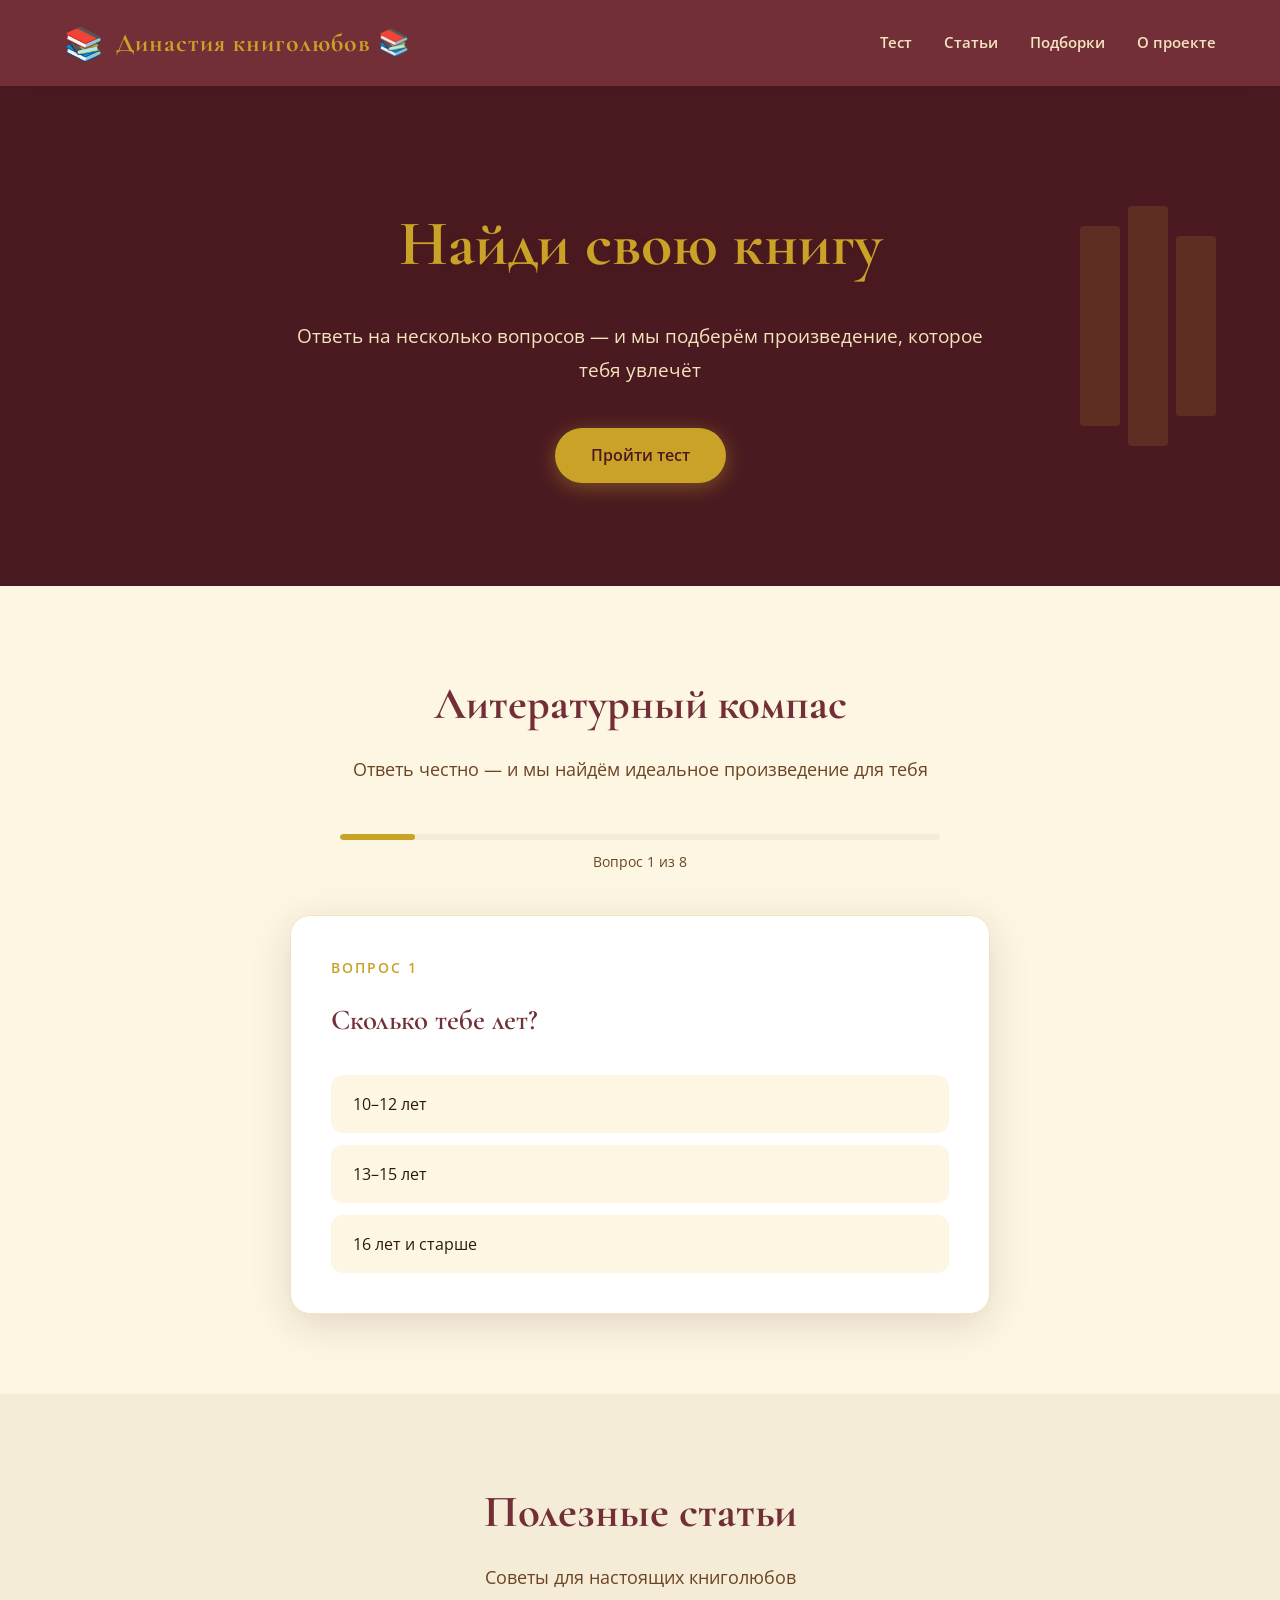
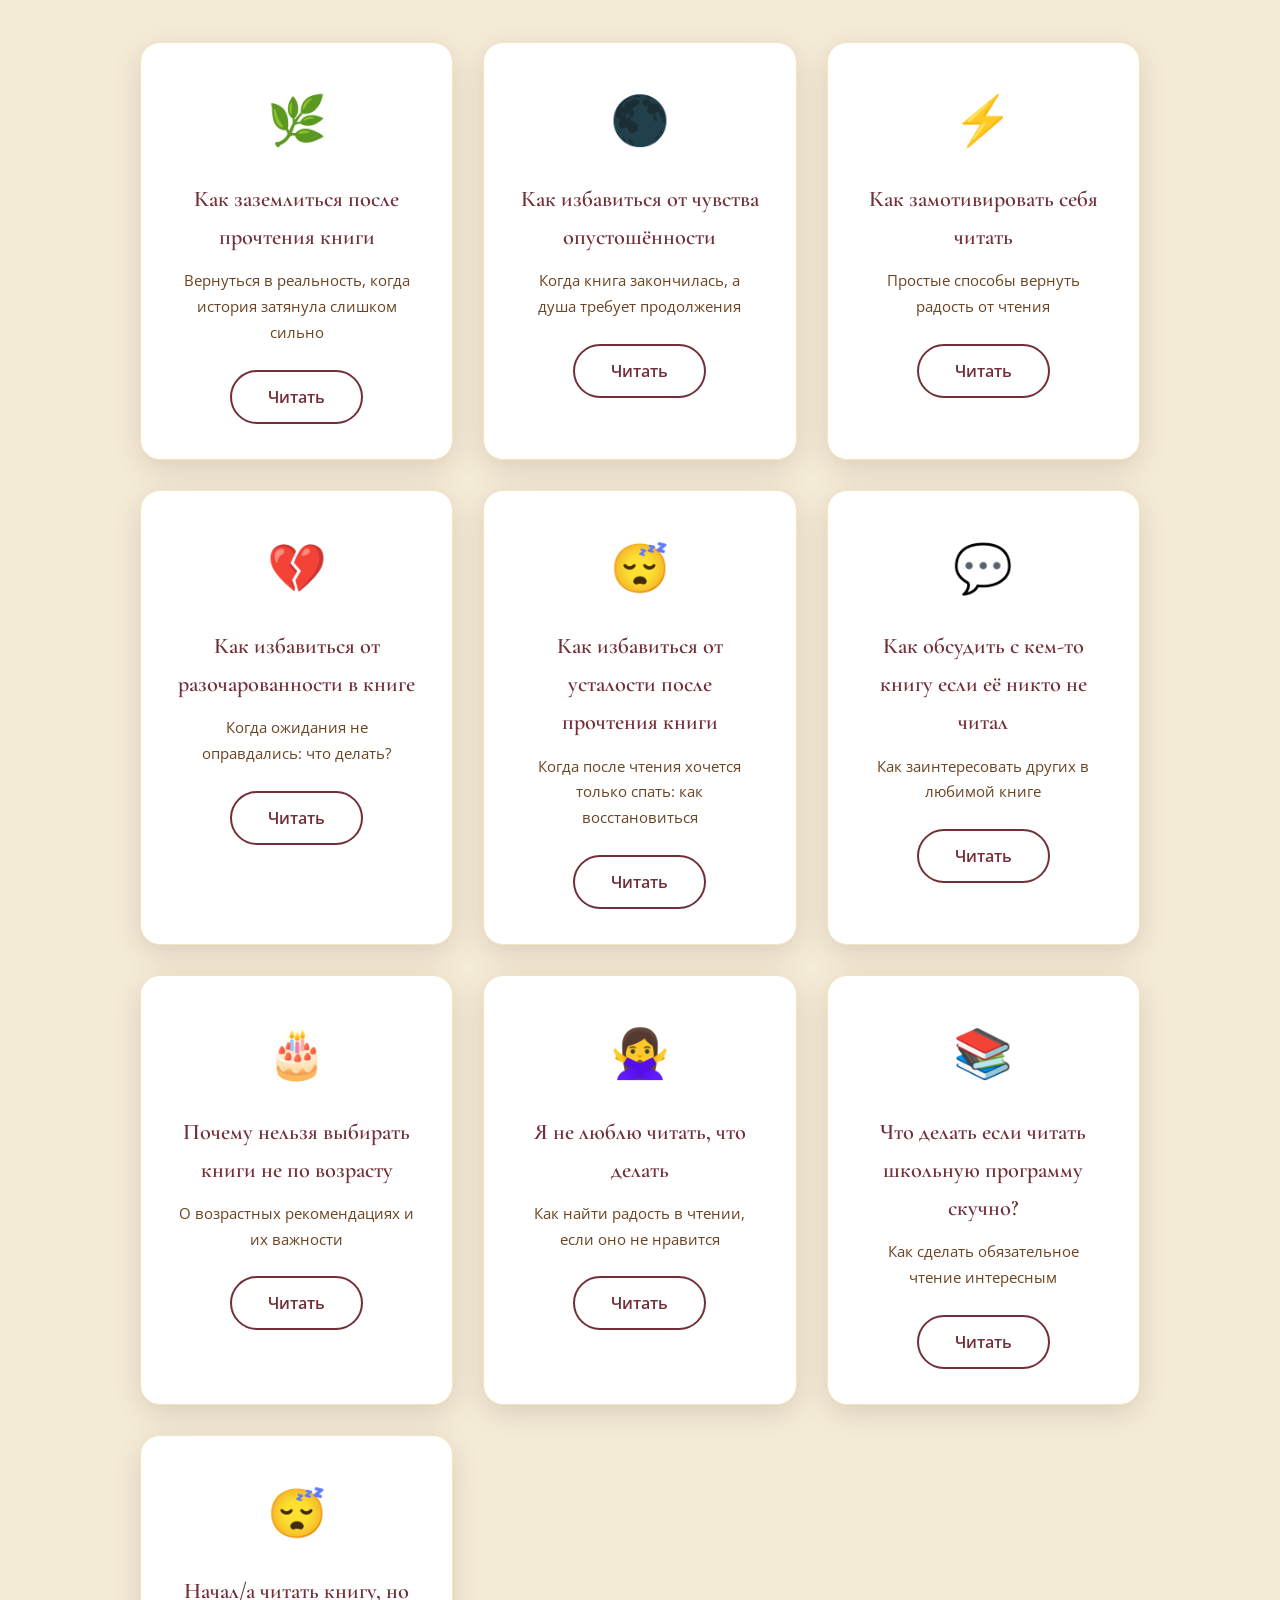
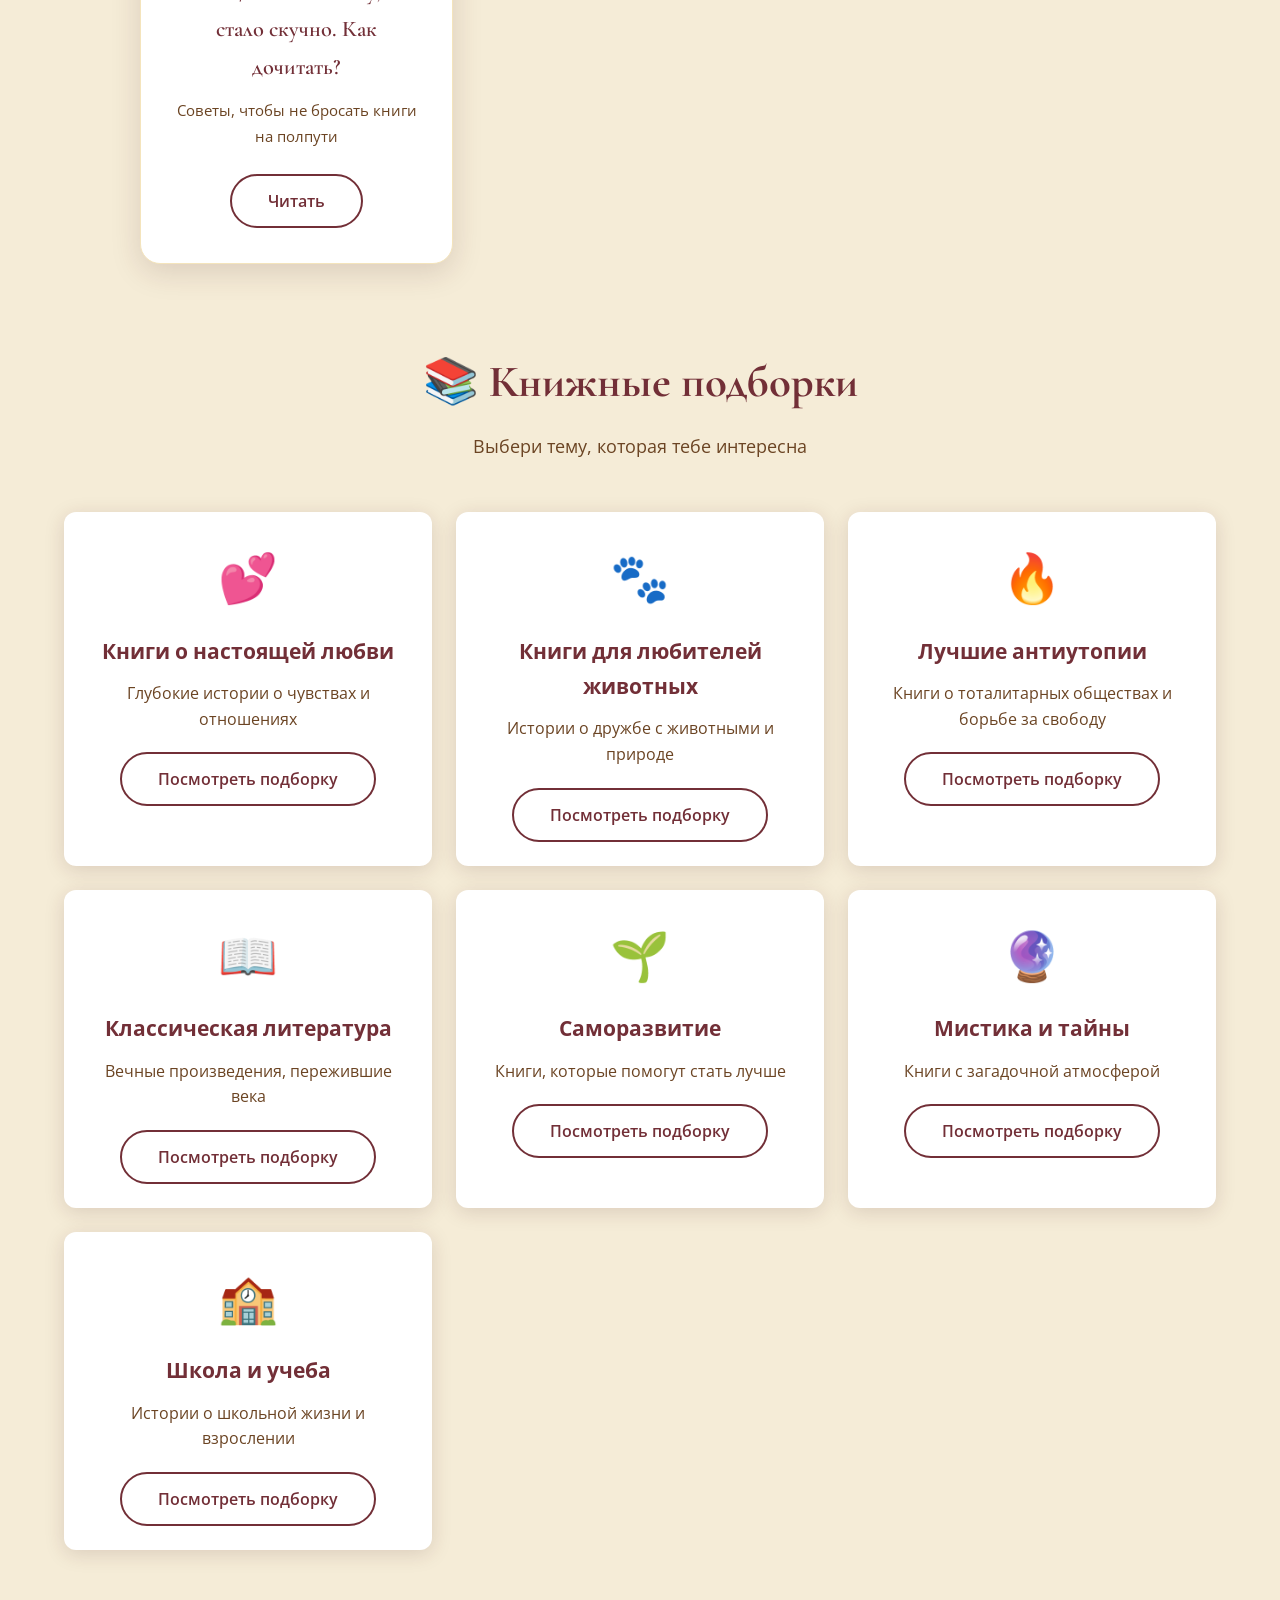
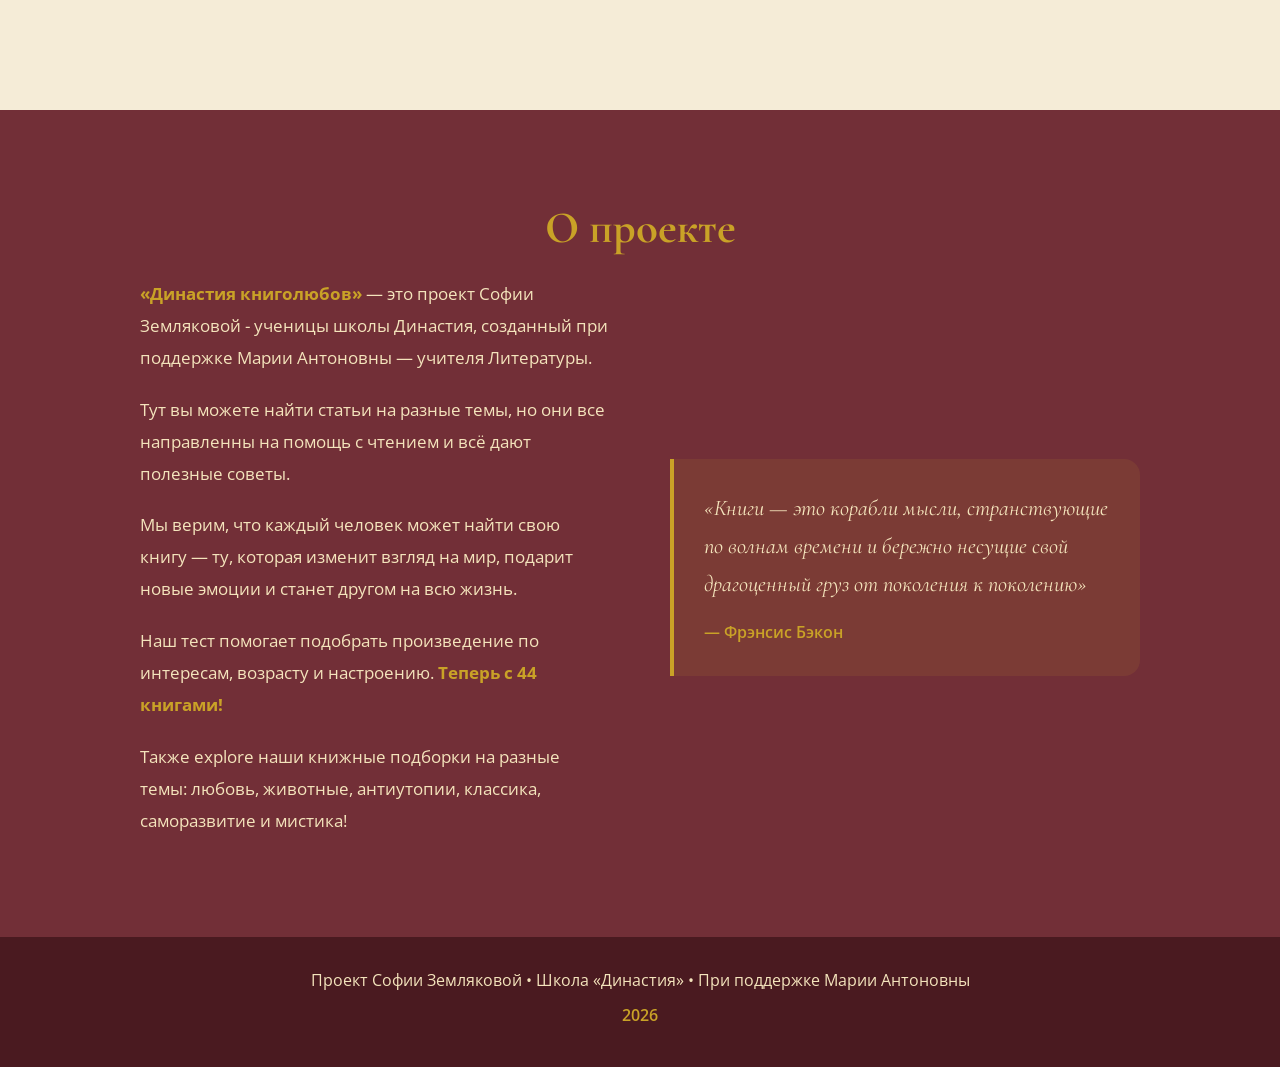
==== index.html @ c7dd5650 "Добавлено мобильное меню и исправлена шапка сайта: 🔧 Новое мобильное меню: - 3 горизонтальные полоск" ====
<!DOCTYPE html>
<html lang="ru">
<head>
    <meta charset="UTF-8">
    <meta name="viewport" content="width=device-width, initial-scale=1.0">
    <title>Династия книголюбов - Тест на подбор книг</title>
    <link rel="preconnect" href="https://fonts.googleapis.com">
    <link rel="preconnect" href="https://fonts.gstatic.com" crossorigin>
    <link href="https://fonts.googleapis.com/css2?family=Cormorant+Garamond:ital,wght@0,400;0,600;0,700;1,400&family=Open+Sans:wght@400;600&display=swap" rel="stylesheet">
    <link rel="stylesheet" href="styles.css">
</head>
<body>
    <header class="header">
        <div class="container">
            <div class="logo">
                <span class="logo-icon">📚</span>
                <h1>Династия книголюбов 📚</h1>
            </div>
            <button class="menu-toggle" aria-label="Меню">
                <span class="menu-icon"></span>
                <span class="menu-icon"></span>
                <span class="menu-icon"></span>
            </button>
            <nav class="nav">
                <a href="#test" class="nav-link">Тест</a>
                <a href="#articles" class="nav-link">Статьи</a>
                <a href="#collections" class="nav-link">Подборки</a>
                <a href="#about" class="nav-link">О проекте</a>
            </nav>
        </div>
    </header>
    
    <div class="mobile-menu">
        <div class="mobile-menu-content">
            <a href="#test" class="mobile-nav-link">Тест</a>
            <a href="#articles" class="mobile-nav-link">Статьи</a>
            <a href="#collections" class="mobile-nav-link">Подборки</a>
            <a href="#about" class="mobile-nav-link">О проекте</a>
        </div>
    </div>

    <section class="hero">
        <div class="hero-content">
            <h2 class="hero-title">Найди свою книгу</h2>
            <p class="hero-subtitle">Ответь на несколько вопросов — и мы подберём произведение, которое тебя увлечёт</p>
            <a href="#test" class="btn btn-primary">Пройти тест</a>
        </div>
        <div class="hero-decoration">
            <div class="book-spine"></div>
            <div class="book-spine"></div>
            <div class="book-spine"></div>
        </div>
    </section>

    <section id="test" class="test-section">
        <div class="container">
            <h2 class="section-title">Литературный компас</h2>
            <p class="section-subtitle">Ответь честно — и мы найдём идеальное произведение для тебя</p>
            
            <div id="quiz-container">
                <!-- Вопросы будут здесь -->
            </div>
            
            <div id="result-container" class="hidden">
                <!-- Результат будет здесь -->
            </div>
        </div>
    </section>

    <section id="articles" class="articles-section">
        <div class="container">
            <h2 class="section-title">Полезные статьи</h2>
            <p class="section-subtitle">Советы для настоящих книголюбов</p>
            
            <div class="articles-grid">
                <article class="article-card" data-article="grounding">
                    <div class="article-icon">🌿</div>
                    <h3>Как заземлиться после прочтения книги</h3>
                    <p>Вернуться в реальность, когда история затянула слишком сильно</p>
                    <button class="btn btn-secondary read-more">Читать</button>
                </article>
                
                <article class="article-card" data-article="emptiness">
                    <div class="article-icon">🌑</div>
                    <h3>Как избавиться от чувства опустошённости</h3>
                    <p>Когда книга закончилась, а душа требует продолжения</p>
                    <button class="btn btn-secondary read-more">Читать</button>
                </article>
                
                <article class="article-card" data-article="motivation">
                    <div class="article-icon">⚡</div>
                    <h3>Как замотивировать себя читать</h3>
                    <p>Простые способы вернуть радость от чтения</p>
                    <button class="btn btn-secondary read-more">Читать</button>
                </article>
                
                <article class="article-card" data-article="disappointment">
                    <div class="article-icon">💔</div>
                    <h3>Как избавиться от разочарованности в книге</h3>
                    <p>Когда ожидания не оправдались: что делать?</p>
                    <button class="btn btn-secondary read-more">Читать</button>
                </article>
                
                <article class="article-card" data-article="fatigue">
                    <div class="article-icon">😴</div>
                    <h3>Как избавиться от усталости после прочтения книги</h3>
                    <p>Когда после чтения хочется только спать: как восстановиться</p>
                    <button class="btn btn-secondary read-more">Читать</button>
                </article>
                
                <article class="article-card" data-article="discuss">
                    <div class="article-icon">💬</div>
                    <h3>Как обсудить с кем-то книгу если её никто не читал</h3>
                    <p>Как заинтересовать других в любимой книге</p>
                    <button class="btn btn-secondary read-more">Читать</button>
                </article>
                
                <article class="article-card" data-article="age">
                    <div class="article-icon">🎂</div>
                    <h3>Почему нельзя выбирать книги не по возрасту</h3>
                    <p>О возрастных рекомендациях и их важности</p>
                    <button class="btn btn-secondary read-more">Читать</button>
                </article>
                
                <article class="article-card" data-article="dislike">
                    <div class="article-icon">🙅‍♀️</div>
                    <h3>Я не люблю читать, что делать</h3>
                    <p>Как найти радость в чтении, если оно не нравится</p>
                    <button class="btn btn-secondary read-more">Читать</button>
                </article>
                
                <article class="article-card" data-article="school">
                    <div class="article-icon">📚</div>
                    <h3>Что делать если читать школьную программу скучно?</h3>
                    <p>Как сделать обязательное чтение интересным</p>
                    <button class="btn btn-secondary read-more">Читать</button>
                </article>
                
                <article class="article-card" data-article="boring">
                    <div class="article-icon">😴</div>
                    <h3>Начал/а читать книгу, но стало скучно. Как дочитать?</h3>
                    <p>Советы, чтобы не бросать книги на полпути</p>
                    <button class="btn btn-secondary read-more">Читать</button>
                </article>
            </div>
            
            <!-- Отдельный раздел для книжных подборок -->
            <div class="books-section">
                <h2 class="section-title">📚 Книжные подборки</h2>
                <p class="section-subtitle">Выбери тему, которая тебе интересна</p>
                
                <div class="collections-grid">
                    <div class="collection-card" data-collection="love">
                        <div class="collection-icon">💕</div>
                        <h3>Книги о настоящей любви</h3>
                        <p>Глубокие истории о чувствах и отношениях</p>
                        <button class="btn btn-secondary view-collection">Посмотреть подборку</button>
                    </div>
                    
                    <div class="collection-card" data-collection="animals">
                        <div class="collection-icon">🐾</div>
                        <h3>Книги для любителей животных</h3>
                        <p>Истории о дружбе с животными и природе</p>
                        <button class="btn btn-secondary view-collection">Посмотреть подборку</button>
                    </div>
                    
                    <div class="collection-card" data-collection="dystopia">
                        <div class="collection-icon">🔥</div>
                        <h3>Лучшие антиутопии</h3>
                        <p>Книги о тоталитарных обществах и борьбе за свободу</p>
                        <button class="btn btn-secondary view-collection">Посмотреть подборку</button>
                    </div>
                    
                    <div class="collection-card" data-collection="classics">
                        <div class="collection-icon">📖</div>
                        <h3>Классическая литература</h3>
                        <p>Вечные произведения, пережившие века</p>
                        <button class="btn btn-secondary view-collection">Посмотреть подборку</button>
                    </div>
                    
                    <div class="collection-card" data-collection="selfhelp">
                        <div class="collection-icon">🌱</div>
                        <h3>Саморазвитие</h3>
                        <p>Книги, которые помогут стать лучше</p>
                        <button class="btn btn-secondary view-collection">Посмотреть подборку</button>
                    </div>
                    
                    <div class="collection-card" data-collection="mystery">
                        <div class="collection-icon">🔮</div>
                        <h3>Мистика и тайны</h3>
                        <p>Книги с загадочной атмосферой</p>
                        <button class="btn btn-secondary view-collection">Посмотреть подборку</button>
                    </div>
                    
                    <div class="collection-card" data-collection="school">
                        <div class="collection-icon">🏫</div>
                        <h3>Школа и учеба</h3>
                        <p>Истории о школьной жизни и взрослении</p>
                        <button class="btn btn-secondary view-collection">Посмотреть подборку</button>
                    </div>
                </div>
            </div>
            
        </div>
    </section>

    <section id="about" class="about-section">
        <div class="container">
            <h2 class="section-title">О проекте</h2>
            <div class="about-content">
                <div class="about-text">
                    <p><strong>«Династия книголюбов»</strong> — это проект Софии Земляковой - ученицы школы Династия, созданный при поддержке Марии Антоновны — учителя Литературы.</p>
                    <p>Тут вы можете найти статьи на разные темы, но они все направленны на помощь с чтением и всё дают полезные советы.</p>
                    <p>Мы верим, что каждый человек может найти свою книгу — ту, которая изменит взгляд на мир, подарит новые эмоции и станет другом на всю жизнь.</p>
                    <p>Наш тест помогает подобрать произведение по интересам, возрасту и настроению. <strong>Теперь с 44 книгами!</strong></p>
                    <p>Также explore наши книжные подборки на разные темы: любовь, животные, антиутопии, классика, саморазвитие и мистика!</p>
                </div>
                <div class="about-decoration">
                    <div class="quote">
                        <blockquote>«Книги — это корабли мысли, странствующие по волнам времени и бережно несущие свой драгоценный груз от поколения к поколению»</blockquote>
                        <cite>— Фрэнсис Бэкон</cite>
                    </div>
                </div>
            </div>
        </div>
    </section>

    <footer class="footer">
        <div class="container">
            <p>Проект Софии Земляковой • Школа «Династия» • При поддержке Марии Антоновны</p>
            <p class="footer-year">2026</p>
        </div>
    </footer>

    <!-- Модальные окна -->
    <div id="collection-modal" class="modal hidden">
        <div class="modal-content">
            <button class="modal-close">&times;</button>
            <div id="collection-body"></div>
        </div>
    </div>

    <div id="article-modal" class="modal hidden">
        <div class="modal-content">
            <button class="modal-close">&times;</button>
            <div id="article-body"></div>
        </div>
    </div>

    <!-- Модальные окна -->
    <div id="collection-modal" class="modal hidden">
        <div class="modal-content">
            <button class="modal-close">&times;</button>
            <div id="collection-body"></div>
        </div>
    </div>

    <div id="article-modal" class="modal hidden">
        <div class="modal-content">
            <button class="modal-close">&times;</button>
            <div id="article-body"></div>
        </div>
    </div>

    <script src="articles.js"></script>
    <script src="books.js"></script>
    <script src="app.js"></script>
</body>
</html>
---- styles.css ----
/* === БАЗОВЫЕ НАСТРОЙКИ === */
:root {
    --bordeaux: #722F37;
    --bordeaux-dark: #4A1A20;
    --bordeaux-light: #8B3A44;
    --gold: #C9A227;
    --gold-light: #D4AF37;
    --gold-pale: #F4E4BC;
    --cream: #FDF6E3;
    --cream-dark: #F5ECD7;
    --text-dark: #2C1810;
    --text-light: #6B4423;
    --white: #FFFFFF;
    --shadow: rgba(74, 26, 32, 0.15);
    --shadow-strong: rgba(74, 26, 32, 0.3);
}

* {
    margin: 0;
    padding: 0;
    box-sizing: border-box;
}

html {
    scroll-behavior: smooth;
}

body {
    font-family: 'Open Sans', sans-serif;
    color: var(--text-dark);
    background: var(--cream);
    line-height: 1.7;
}

.container {
    max-width: 1200px;
    margin: 0 auto;
    padding: 0 24px;
}

/* === ШАПКА === */
.header {
    background: var(--bordeaux);
    padding: 16px 0;
    position: sticky;
    top: 0;
    z-index: 100;
    box-shadow: 0 2px 20px var(--shadow-strong);
}

.header .container {
    display: flex;
    justify-content: space-between;
    align-items: center;
}

.logo {
    display: flex;
    align-items: center;
    gap: 12px;
}

.logo-icon {
    font-size: 2rem;
}

.logo h1 {
    font-family: 'Cormorant Garamond', serif;
    font-size: 1.6rem;
    font-weight: 700;
    color: var(--gold);
    letter-spacing: 1px;
}

/* Мобильное меню */
.menu-toggle {
    display: none;
    flex-direction: column;
    background: none;
    border: none;
    cursor: pointer;
    padding: 8px;
    z-index: 101;
}

.menu-icon {
    width: 24px;
    height: 3px;
    background: var(--gold);
    margin: 3px 0;
    transition: all 0.3s;
}

.mobile-menu {
    display: none;
    position: fixed;
    top: 0;
    left: 0;
    width: 100%;
    height: 100%;
    background: var(--bordeaux-dark);
    z-index: 200;
    opacity: 0;
    visibility: hidden;
    transition: all 0.3s;
}

.mobile-menu.active {
    display: flex;
    opacity: 1;
    visibility: visible;
}

.mobile-menu-content {
    display: flex;
    flex-direction: column;
    justify-content: center;
    align-items: center;
    height: 100%;
    gap: 30px;
    padding: 0 20px;
}

.mobile-nav-link {
    color: var(--gold);
    text-decoration: none;
    font-size: 24px;
    font-weight: 600;
    font-family: 'Cormorant Garamond', serif;
    position: relative;
    padding: 10px 20px;
    transition: all 0.3s;
}

.mobile-nav-link::after {
    content: '';
    position: absolute;
    bottom: 0;
    left: 50%;
    width: 0;
    height: 2px;
    background: var(--gold);
    transform: translateX(-50%);
    transition: width 0.3s;
}

.mobile-nav-link:hover::after {
    width: 80%;
}

.nav {
    display: flex;
    gap: 32px;
}

.nav-link {
    color: var(--gold-pale);
    text-decoration: none;
    font-weight: 600;
    font-size: 0.95rem;
    transition: color 0.3s;
    position: relative;
}

.nav-link:hover {
    color: var(--gold);
}

.nav-link::after {
    content: '';
    position: absolute;
    bottom: -4px;
    left: 0;
    width: 0;
    height: 2px;
    background: var(--gold);
    transition: width 0.3s;
}

.nav-link:hover::after {
    width: 100%;
}

/* === ГЛАВНЫЙ ЭКРАН === */
.hero {
    background: var(--bordeaux-dark);
    min-height: 500px;
    display: flex;
    align-items: center;
    justify-content: center;
    position: relative;
    overflow: hidden;
    padding: 80px 24px;
}

.hero-content {
    text-align: center;
    z-index: 2;
    max-width: 700px;
}

.hero-title {
    font-family: 'Cormorant Garamond', serif;
    font-size: 4rem;
    font-weight: 700;
    color: var(--gold);
    margin-bottom: 20px;
    text-shadow: 2px 2px 8px var(--shadow-strong);
}

.hero-subtitle {
    font-size: 1.2rem;
    color: var(--gold-pale);
    margin-bottom: 40px;
    line-height: 1.8;
}

.hero-decoration {
    position: absolute;
    right: 5%;
    top: 50%;
    transform: translateY(-50%);
    display: flex;
    gap: 8px;
    opacity: 0.15;
}

.book-spine {
    width: 40px;
    height: 200px;
    background: var(--gold);
    border-radius: 4px;
}

.book-spine:nth-child(2) {
    height: 240px;
    margin-top: -20px;
}

.book-spine:nth-child(3) {
    height: 180px;
    margin-top: 10px;
}

/* === КНОПКИ === */
.btn {
    display: inline-block;
    padding: 14px 36px;
    border-radius: 50px;
    font-weight: 600;
    font-size: 1rem;
    text-decoration: none;
    cursor: pointer;
    border: none;
    transition: all 0.3s;
    font-family: 'Open Sans', sans-serif;
}

.btn-primary {
    background: var(--gold);
    color: var(--bordeaux-dark);
    box-shadow: 0 4px 20px rgba(201, 162, 39, 0.4);
}

.btn-primary:hover {
    background: var(--gold-light);
    transform: translateY(-2px);
    box-shadow: 0 6px 30px rgba(201, 162, 39, 0.5);
}

.btn-secondary {
    background: transparent;
    color: var(--bordeaux);
    border: 2px solid var(--bordeaux);
}

.btn-secondary:hover {
    background: var(--bordeaux);
    color: var(--gold);
}

/* === СЕКЦИИ === */
.section-title {
    font-family: 'Cormorant Garamond', serif;
    font-size: 2.8rem;
    font-weight: 700;
    color: var(--bordeaux);
    text-align: center;
    margin-bottom: 12px;
}

.section-subtitle {
    text-align: center;
    color: var(--text-light);
    font-size: 1.1rem;
    margin-bottom: 50px;
}

/* === ТЕСТ === */
.test-section {
    padding: 80px 0;
    background: var(--cream);
}

/* Выбор типа теста */
.test-selection {
    max-width: 800px;
    margin: 0 auto;
    text-align: center;
}

.test-selection h3 {
    font-family: 'Cormorant Garamond', serif;
    font-size: 2.2rem;
    color: var(--bordeaux);
    margin-bottom: 3rem;
}

.test-options {
    display: grid;
    grid-template-columns: repeat(auto-fit, minmax(300px, 1fr));
    gap: 2rem;
    margin-bottom: 2rem;
}

.test-option-card {
    background: var(--white);
    border-radius: 16px;
    padding: 2rem;
    border: 2px solid var(--bordeaux);
    transition: all 0.3s ease;
    position: relative;
    overflow: hidden;
}

.test-option-card:hover {
    transform: translateY(-5px);
    box-shadow: 0 10px 30px var(--shadow);
}

.test-option-icon {
    font-size: 3rem;
    margin-bottom: 1rem;
}

.test-option-card h4 {
    font-family: 'Cormorant Garamond', serif;
    font-size: 1.5rem;
    color: var(--bordeaux);
    margin-bottom: 0.5rem;
}

.test-option-card p {
    color: var(--text-light);
    margin-bottom: 1.5rem;
    line-height: 1.6;
}

.test-features {
    list-style: none;
    margin-bottom: 1.5rem;
    text-align: left;
}

.test-features li {
    padding: 0.5rem 0;
    color: var(--text-dark);
    position: relative;
    padding-left: 1.5rem;
}

.test-features li:before {
    content: "✓";
    position: absolute;
    left: 0;
    color: var(--gold);
    font-weight: bold;
}

.quiz-progress {
    max-width: 600px;
    margin: 0 auto 40px;
}

.progress-bar {
    height: 6px;
    background: var(--cream-dark);
    border-radius: 3px;
    overflow: hidden;
}

.progress-fill {
    height: 100%;
    background: var(--gold);
    border-radius: 3px;
    transition: width 0.5s ease;
}

.progress-text {
    text-align: center;
    margin-top: 10px;
    color: var(--text-light);
    font-size: 0.9rem;
}

.question-card {
    background: var(--white);
    border-radius: 20px;
    padding: 40px;
    max-width: 700px;
    margin: 0 auto;
    box-shadow: 0 10px 40px var(--shadow);
    border: 1px solid var(--gold-pale);
}

.question-number {
    color: var(--gold);
    font-weight: 600;
    font-size: 0.9rem;
    text-transform: uppercase;
    letter-spacing: 2px;
    margin-bottom: 16px;
}

.question-title {
    font-family: 'Cormorant Garamond', serif;
    font-size: 1.8rem;
    font-weight: 600;
    color: var(--bordeaux);
    margin-bottom: 30px;
}

.options {
    display: flex;
    flex-direction: column;
    gap: 12px;
}

.option {
    background: var(--cream);
    border: 2px solid transparent;
    border-radius: 12px;
    padding: 16px 20px;
    cursor: pointer;
    transition: all 0.3s;
    font-size: 1rem;
    text-align: left;
    font-family: 'Open Sans', sans-serif;
    color: var(--text-dark);
}

.option:hover {
    border-color: var(--gold);
    background: var(--gold-pale);
}

.option.selected {
    border-color: var(--bordeaux);
    background: var(--bordeaux);
    color: var(--gold);
    transform: scale(1.02);
}

/* Карточные опции для основного теста */
.card-options {
    display: grid;
    grid-template-columns: repeat(auto-fit, minmax(200px, 1fr));
    gap: 1rem;
    margin-top: 1.5rem;
}

.card-option {
    padding: 1.5rem;
    border: 2px solid var(--bordeaux);
    border-radius: 12px;
    background: var(--white);
    cursor: pointer;
    transition: all 0.3s ease;
    text-align: center;
    display: flex;
    flex-direction: column;
    align-items: center;
    gap: 0.5rem;
}

.card-option:hover {
    background: var(--gold-pale);
    transform: translateY(-4px);
    box-shadow: 0 6px 16px var(--shadow);
}

.card-option .card-emoji {
    font-size: 2rem;
    margin-bottom: 0.5rem;
}

.card-option.selected {
    background: var(--bordeaux);
    color: var(--gold);
    border-color: var(--gold);
}

/* === РЕЗУЛЬТАТ === */
.result-card {
    background: var(--white);
    border-radius: 24px;
    padding: 50px;
    max-width: 800px;
    margin: 0 auto;
    box-shadow: 0 15px 50px var(--shadow);
    text-align: center;
    border: 2px solid var(--gold);
}

.result-badge {
    display: inline-block;
    background: var(--bordeaux);
    color: var(--gold);
    padding: 8px 24px;
    border-radius: 50px;
    font-size: 0.85rem;
    font-weight: 600;
    text-transform: uppercase;
    letter-spacing: 2px;
    margin-bottom: 24px;
}

.result-book-cover {
    width: 200px;
    height: 300px;
    margin: 0 auto 30px;
    border-radius: 12px;
    object-fit: cover;
    box-shadow: 0 10px 30px var(--shadow-strong);
}

.result-book-placeholder {
    width: 200px;
    height: 300px;
    margin: 0 auto 30px;
    background: var(--bordeaux);
    border-radius: 12px;
    display: flex;
    align-items: center;
    justify-content: center;
    color: var(--gold);
    font-family: 'Cormorant Garamond', serif;
    font-size: 1.2rem;
    padding: 20px;
    text-align: center;
    box-shadow: 0 10px 30px var(--shadow-strong);
}

.result-book-title {
    font-family: 'Cormorant Garamond', serif;
    font-size: 2.4rem;
    font-weight: 700;
    color: var(--bordeaux);
    margin-bottom: 8px;
}

.result-author {
    font-size: 1.2rem;
    color: var(--text-light);
    font-style: italic;
    margin-bottom: 24px;
}

.result-description {
    font-size: 1.1rem;
    line-height: 1.9;
    color: var(--text-dark);
    max-width: 600px;
    margin: 0 auto 30px;
}

.result-tags {
    display: flex;
    justify-content: center;
    flex-wrap: wrap;
    gap: 10px;
    margin-bottom: 30px;
}

/* Кнопки действий в результате */
.result-actions {
    display: flex;
    gap: 1rem;
    justify-content: center;
    flex-wrap: wrap;
}

.tag {
    background: var(--cream-dark);
    color: var(--bordeaux);
    padding: 6px 16px;
    border-radius: 20px;
    font-size: 0.85rem;
    font-weight: 600;
}

/* === СТАТЬИ === */
.articles-section {
    padding: 80px 0;
    background: var(--cream-dark);
}

.articles-grid {
    display: grid;
    grid-template-columns: repeat(auto-fit, minmax(280px, 1fr));
    gap: 30px;
    max-width: 1000px;
    margin: 0 auto;
}

.article-card {
    background: var(--white);
    border-radius: 20px;
    padding: 35px;
    text-align: center;
    box-shadow: 0 8px 30px var(--shadow);
    transition: transform 0.3s, box-shadow 0.3s;
    border: 1px solid var(--gold-pale);
}

.article-card:hover {
    transform: translateY(-5px);
    box-shadow: 0 15px 40px var(--shadow-strong);
}

.article-icon {
    font-size: 3rem;
    margin-bottom: 20px;
}

.article-card h3 {
    font-family: 'Cormorant Garamond', serif;
    font-size: 1.4rem;
    font-weight: 600;
    color: var(--bordeaux);
    margin-bottom: 12px;
}

.article-card p {
    color: var(--text-light);
    font-size: 0.95rem;
    margin-bottom: 24px;
    line-height: 1.7;
}

/* === МОДАЛЬНОЕ ОКНО === */
.modal {
    position: fixed;
    top: 0;
    left: 0;
    width: 100%;
    height: 100%;
    background: rgba(74, 26, 32, 0.8);
    display: flex;
    align-items: center;
    justify-content: center;
    z-index: 1000;
    padding: 24px;
}

.modal-content {
    background: var(--white);
    border-radius: 24px;
    padding: 50px;
    max-width: 700px;
    max-height: 80vh;
    overflow-y: auto;
    position: relative;
    box-shadow: 0 20px 60px var(--shadow-strong);
    border: 2px solid var(--gold);
}

.modal-close {
    position: absolute;
    top: 20px;
    right: 24px;
    background: none;
    border: none;
    font-size: 2rem;
    color: var(--bordeaux);
    cursor: pointer;
    transition: color 0.3s;
}

.modal-close:hover {
    color: var(--gold);
}

.article-body h3 {
    font-family: 'Cormorant Garamond', serif;
    font-size: 2rem;
    color: var(--bordeaux);
    margin-bottom: 24px;
}

.article-body p {
    margin-bottom: 16px;
    line-height: 1.9;
}

.article-body ul {
    margin: 16px 0;
    padding-left: 24px;
}

.article-body li {
    margin-bottom: 10px;
    line-height: 1.7;
}

/* === О ПРОЕКТЕ === */
.about-section {
    padding: 80px 0;
    background: var(--bordeaux);
    color: var(--gold-pale);
}

.about-section .section-title {
    color: var(--gold);
}

.about-content {
    display: grid;
    grid-template-columns: 1fr 1fr;
    gap: 60px;
    align-items: center;
    max-width: 1000px;
    margin: 0 auto;
}

.about-text p {
    margin-bottom: 20px;
    font-size: 1.05rem;
    line-height: 1.9;
}

.about-text strong {
    color: var(--gold);
}

.quote {
    background: rgba(201, 162, 39, 0.1);
    border-left: 4px solid var(--gold);
    padding: 30px;
    border-radius: 0 16px 16px 0;
}

.quote blockquote {
    font-family: 'Cormorant Garamond', serif;
    font-size: 1.4rem;
    font-style: italic;
    color: var(--gold-pale);
    line-height: 1.7;
    margin-bottom: 16px;
}

.quote cite {
    color: var(--gold);
    font-style: normal;
    font-weight: 600;
}

/* === ПОДВАЛ === */
.footer {
    background: var(--bordeaux-dark);
    padding: 30px 0;
    text-align: center;
    color: var(--gold-pale);
}

.footer p {
    margin-bottom: 8px;
}

.footer-year {
    color: var(--gold);
    font-weight: 600;
}

/* === УТИЛИТЫ === */
.hidden {
    display: none !important;
}

/* === КНИЖНЫЕ ПОДБОРКИ === */
.books-section {
    padding: 80px 0;
    background: var(--cream-dark);
}

.collections-grid {
    display: grid;
    grid-template-columns: repeat(auto-fit, minmax(300px, 1fr));
    gap: 24px;
    margin-top: 40px;
}

.collection-card {
    background: var(--white);
    border-radius: 12px;
    padding: 24px;
    box-shadow: 0 4px 20px var(--shadow);
    transition: transform 0.3s ease, box-shadow 0.3s ease;
    text-align: center;
}

.collection-card:hover {
    transform: translateY(-5px);
    box-shadow: 0 8px 30px var(--shadow-strong);
}

.collection-icon {
    font-size: 3rem;
    margin-bottom: 16px;
}

.collection-card h3 {
    font-size: 1.3rem;
    margin-bottom: 12px;
    color: var(--bordeaux);
}

.collection-card p {
    color: var(--text-light);
    margin-bottom: 20px;
    line-height: 1.6;
}

.books-list {
    margin-top: 24px;
    text-align: left;
}

.book-item {
    background: var(--cream);
    border-radius: 8px;
    padding: 16px;
    margin-bottom: 16px;
    border-left: 4px solid var(--gold);
}

.book-item h4 {
    color: var(--bordeaux);
    margin-bottom: 8px;
    font-size: 1.1rem;
}

.book-item p {
    color: var(--text-light);
    margin: 0;
    font-size: 0.95rem;
    line-height: 1.5;
}

/* === МОДАЛЬНЫЕ ОКНА ДЛЯ ПОДБОРОК === */
#collection-modal .modal-content {
    max-width: 700px;
    margin: 50px auto;
    padding: 32px;
    background: var(--white);
    border-radius: 16px;
    box-shadow: 0 10px 40px var(--shadow-strong);
}

#collection-modal h3 {
    color: var(--bordeaux);
    margin-bottom: 24px;
    font-size: 1.8rem;
    text-align: center;
}

#collection-modal .book-item {
    border-left: 4px solid var(--gold);
}

/* === АДАПТИВ === */
@media (max-width: 768px) {
    .hero-title {
        font-size: 2.5rem;
    }
    
    .hero-decoration {
        display: none;
    }
    
    .about-content {
        grid-template-columns: 1fr;
        gap: 40px;
    }
    
    .nav {
        gap: 16px;
    }
    
    .logo h1 {
        font-size: 1.2rem;
    }
    
    .section-title {
        font-size: 2rem;
    }
    
    .question-card,
    .result-card,
    .modal-content {
        padding: 24px;
    }
    
    .result-book-cover {
        width: 150px;
        height: 225px;
    }
    
    .collections-grid {
        grid-template-columns: 1fr;
        gap: 20px;
    }
    
    .collection-card {
        padding: 20px;
    }
    
    .collection-icon {
        font-size: 2.5rem;
    }
    
    #collection-modal .modal-content {
        margin: 20px;
        padding: 24px;
    }
    
    /* Мобильное меню */
    .menu-toggle {
        display: flex;
    }
    
    .nav {
        display: none;
    }
    
    .mobile-menu.active {
        display: flex;
    }
}
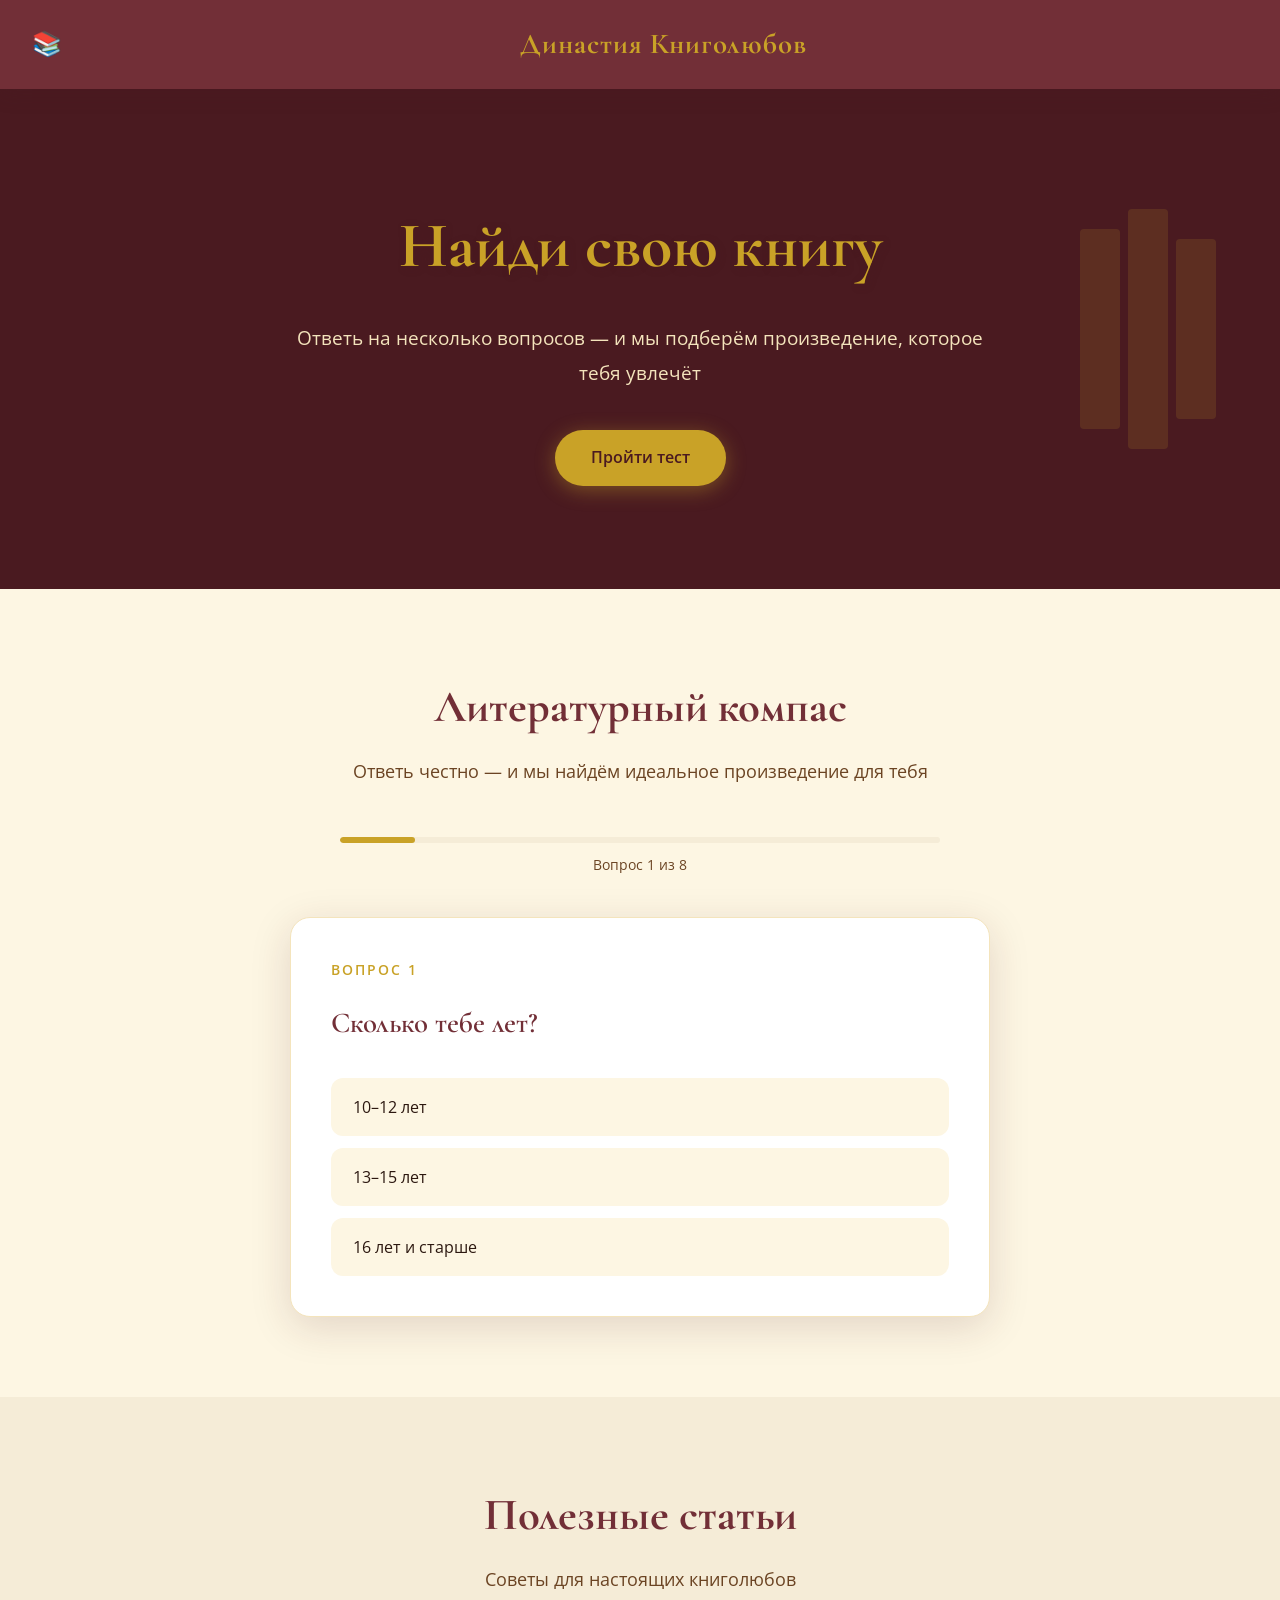
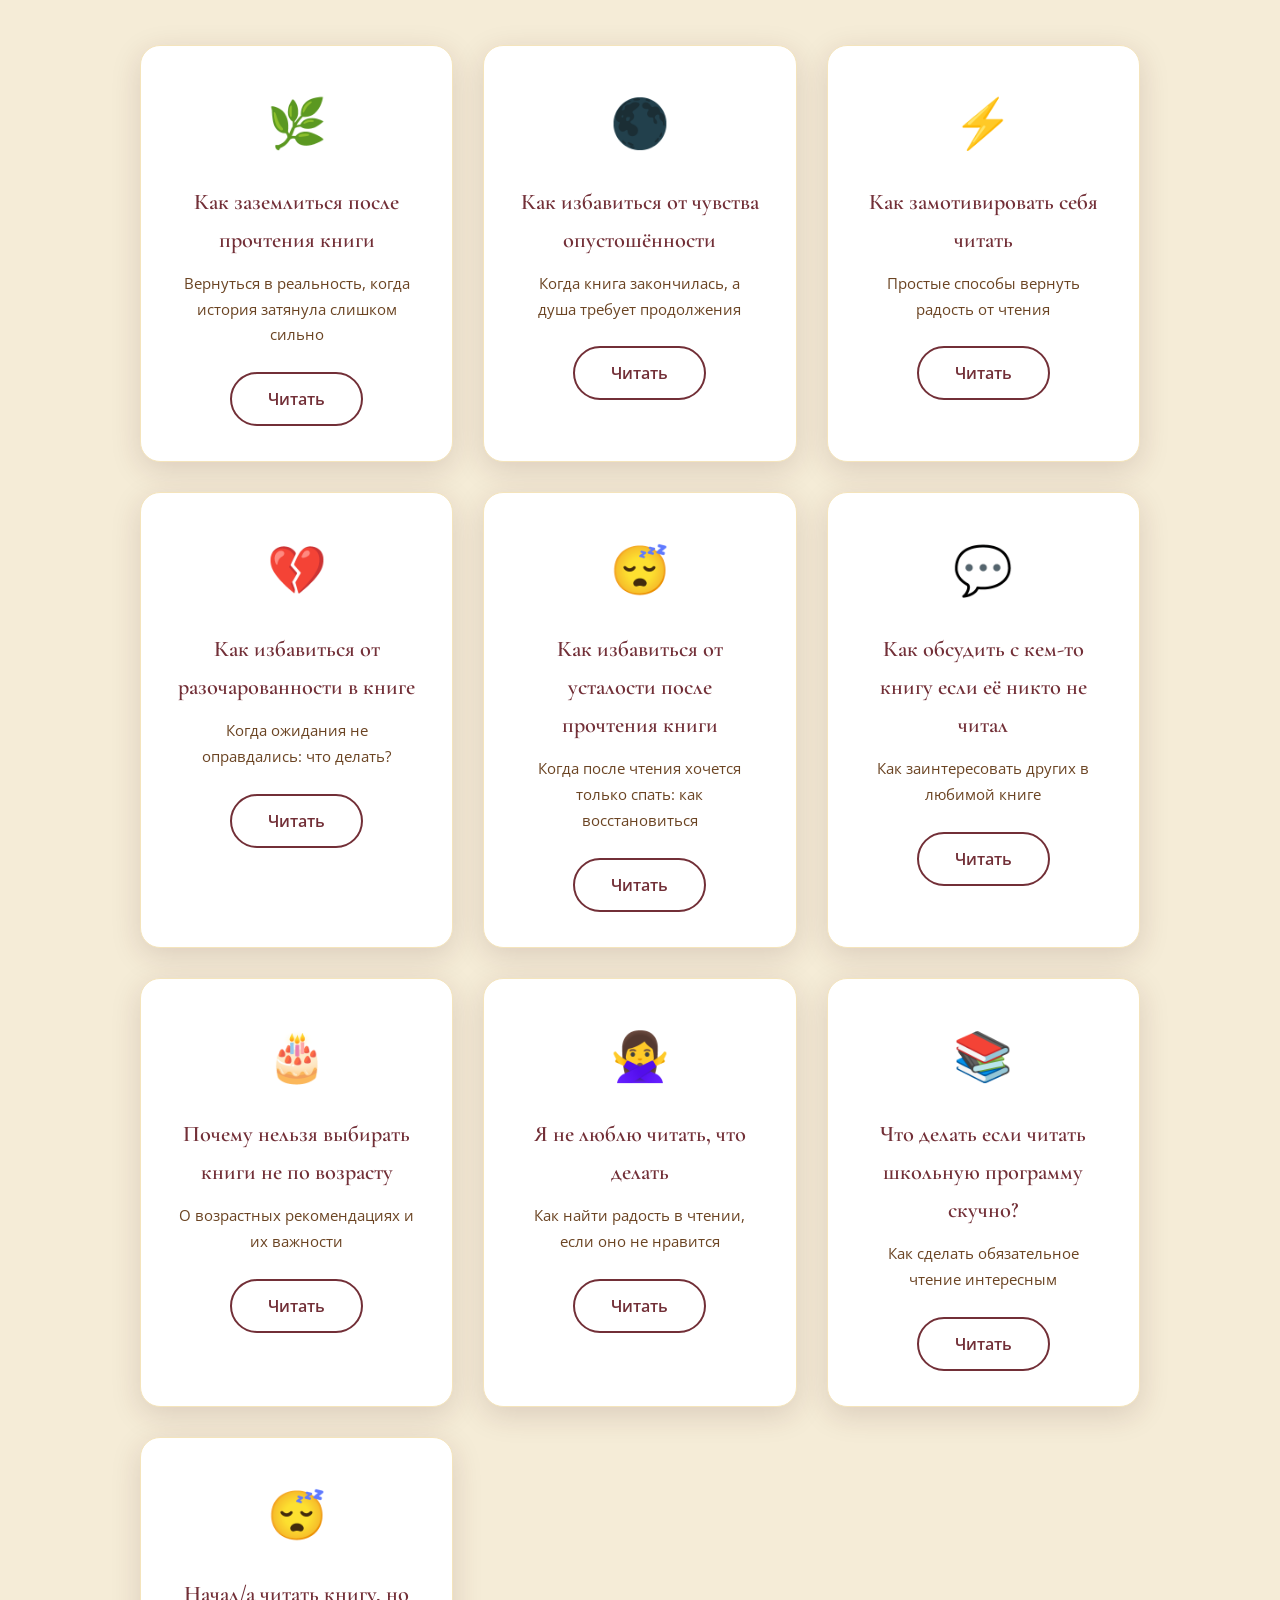
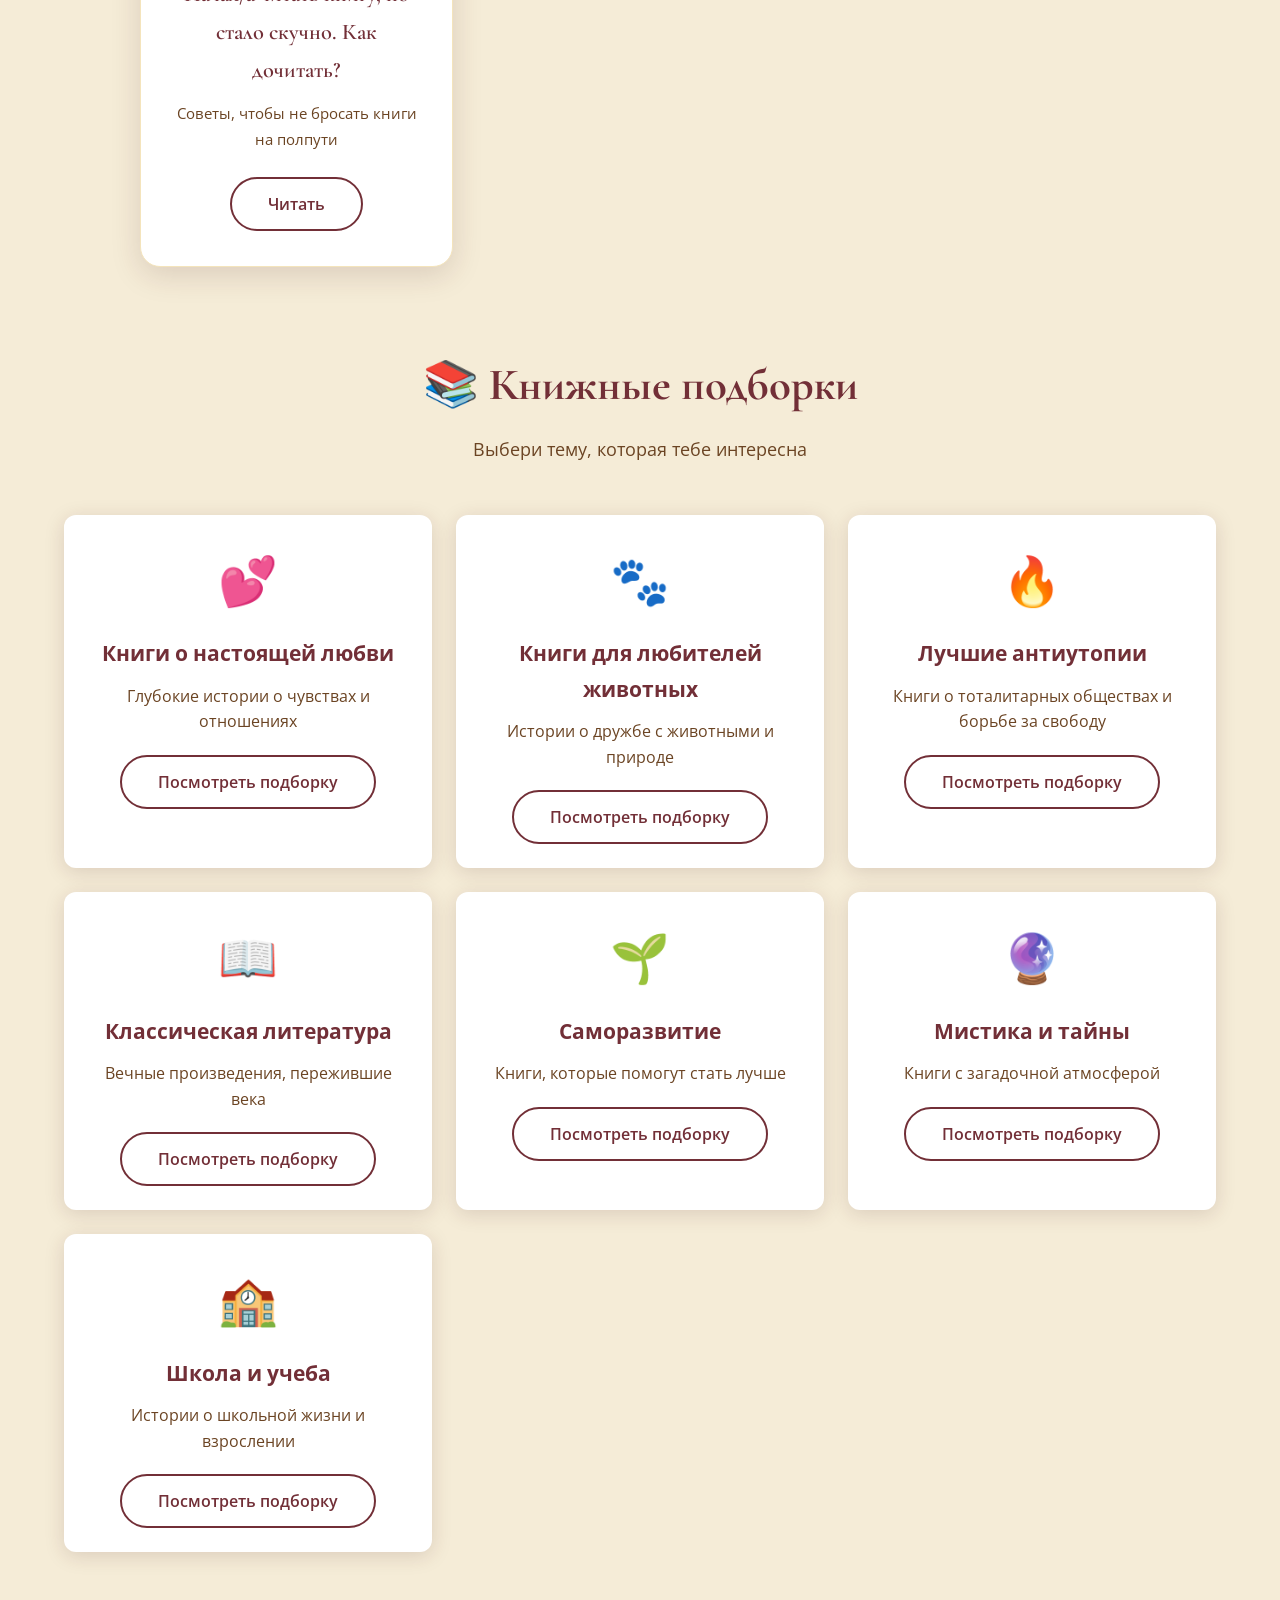
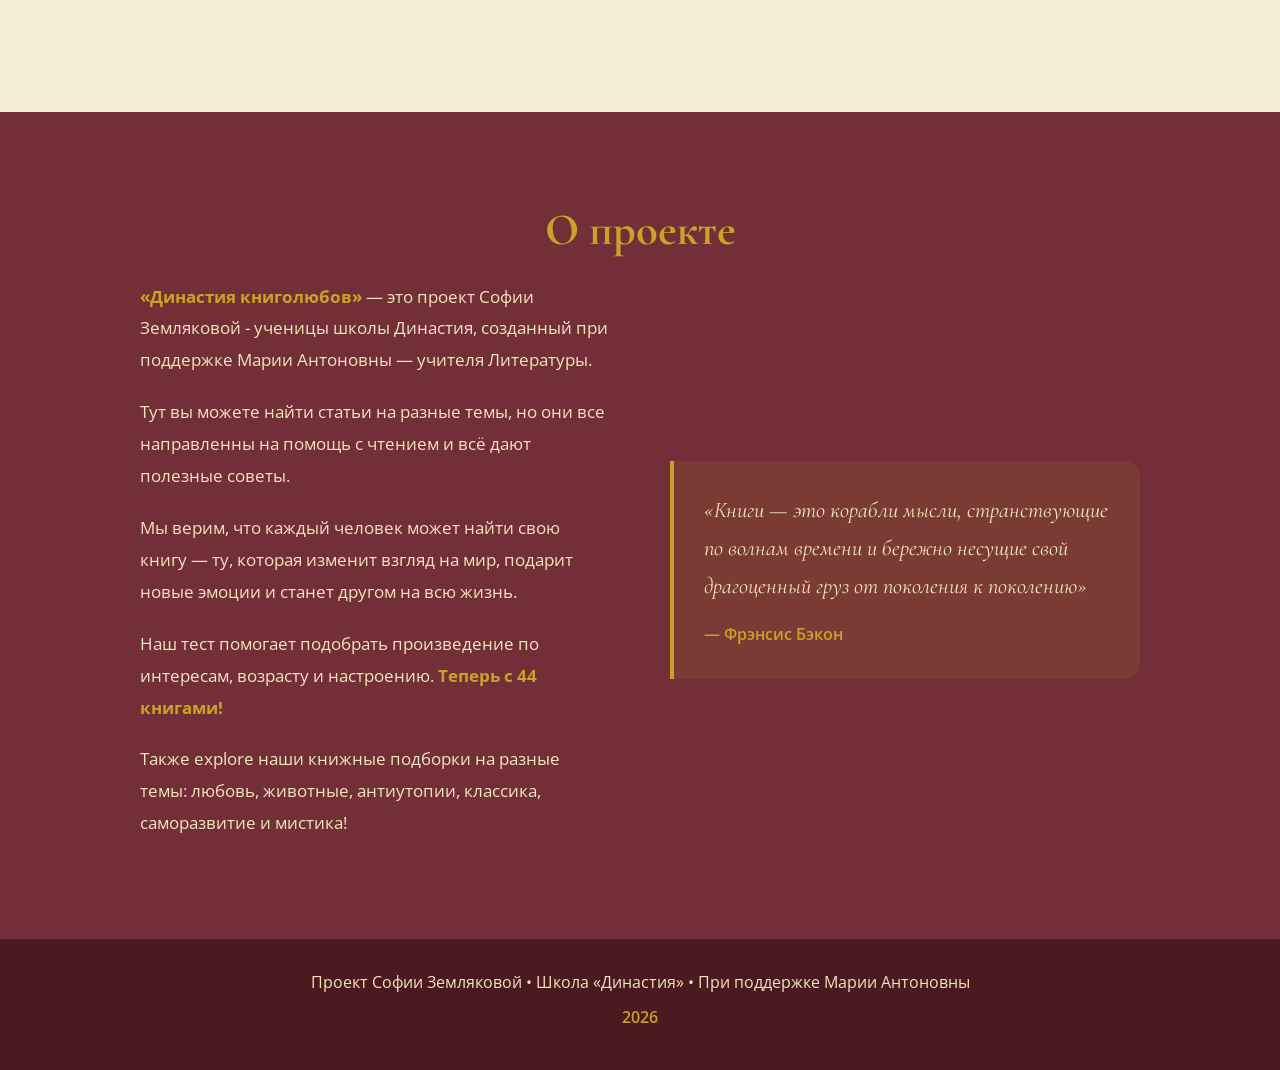
==== commit d8b9faa8: "Полностью переделана шапка сайта: 🔧 Новая структура шапки: - В центре: 'Династия Книголюбов' крупным" ====
--- a/index.html
+++ b/index.html
@@ -11,23 +11,10 @@
 </head>
 <body>
     <header class="header">
-        <div class="container">
-            <div class="logo">
-                <span class="logo-icon">📚</span>
-                <h1>Династия книголюбов 📚</h1>
-            </div>
-            <button class="menu-toggle" aria-label="Меню">
-                <span class="menu-icon"></span>
-                <span class="menu-icon"></span>
-                <span class="menu-icon"></span>
-            </button>
-            <nav class="nav">
-                <a href="#test" class="nav-link">Тест</a>
-                <a href="#articles" class="nav-link">Статьи</a>
-                <a href="#collections" class="nav-link">Подборки</a>
-                <a href="#about" class="nav-link">О проекте</a>
-            </nav>
-        </div>
+        <button class="menu-toggle" aria-label="Меню">
+            <span class="menu-icon">📚</span>
+        </button>
+        <div class="site-title">Династия Книголюбов</div>
     </header>
     
     <div class="mobile-menu">
--- a/styles.css
+++ b/styles.css
@@ -41,54 +41,40 @@
 /* === ШАПКА === */
 .header {
     background: var(--bordeaux);
-    padding: 16px 0;
+    padding: 20px 24px;
     position: sticky;
     top: 0;
     z-index: 100;
     box-shadow: 0 2px 20px var(--shadow-strong);
-}
-
-.header .container {
     display: flex;
     justify-content: space-between;
     align-items: center;
 }
 
-.logo {
-    display: flex;
-    align-items: center;
-    gap: 12px;
-}
-
-.logo-icon {
-    font-size: 2rem;
-}
-
-.logo h1 {
-    font-family: 'Cormorant Garamond', serif;
-    font-size: 1.6rem;
+.site-title {
+    font-family: 'Cormorant Garamond', serif;
+    font-size: 1.8rem;
     font-weight: 700;
     color: var(--gold);
     letter-spacing: 1px;
-}
-
-/* Мобильное меню */
+    text-align: center;
+    flex: 1;
+}
+
+/* Меню */
 .menu-toggle {
-    display: none;
-    flex-direction: column;
     background: none;
     border: none;
     cursor: pointer;
     padding: 8px;
     z-index: 101;
-}
-
-.menu-icon {
-    width: 24px;
-    height: 3px;
-    background: var(--gold);
-    margin: 3px 0;
-    transition: all 0.3s;
+    font-size: 1.5rem;
+    color: var(--gold);
+    transition: transform 0.3s;
+}
+
+.menu-toggle:hover {
+    transform: scale(1.1);
 }
 
 .mobile-menu {
@@ -943,6 +929,10 @@
         display: none;
     }
     
+    .site-title {
+        font-size: 1.5rem;
+    }
+    
     .mobile-menu.active {
         display: flex;
     }
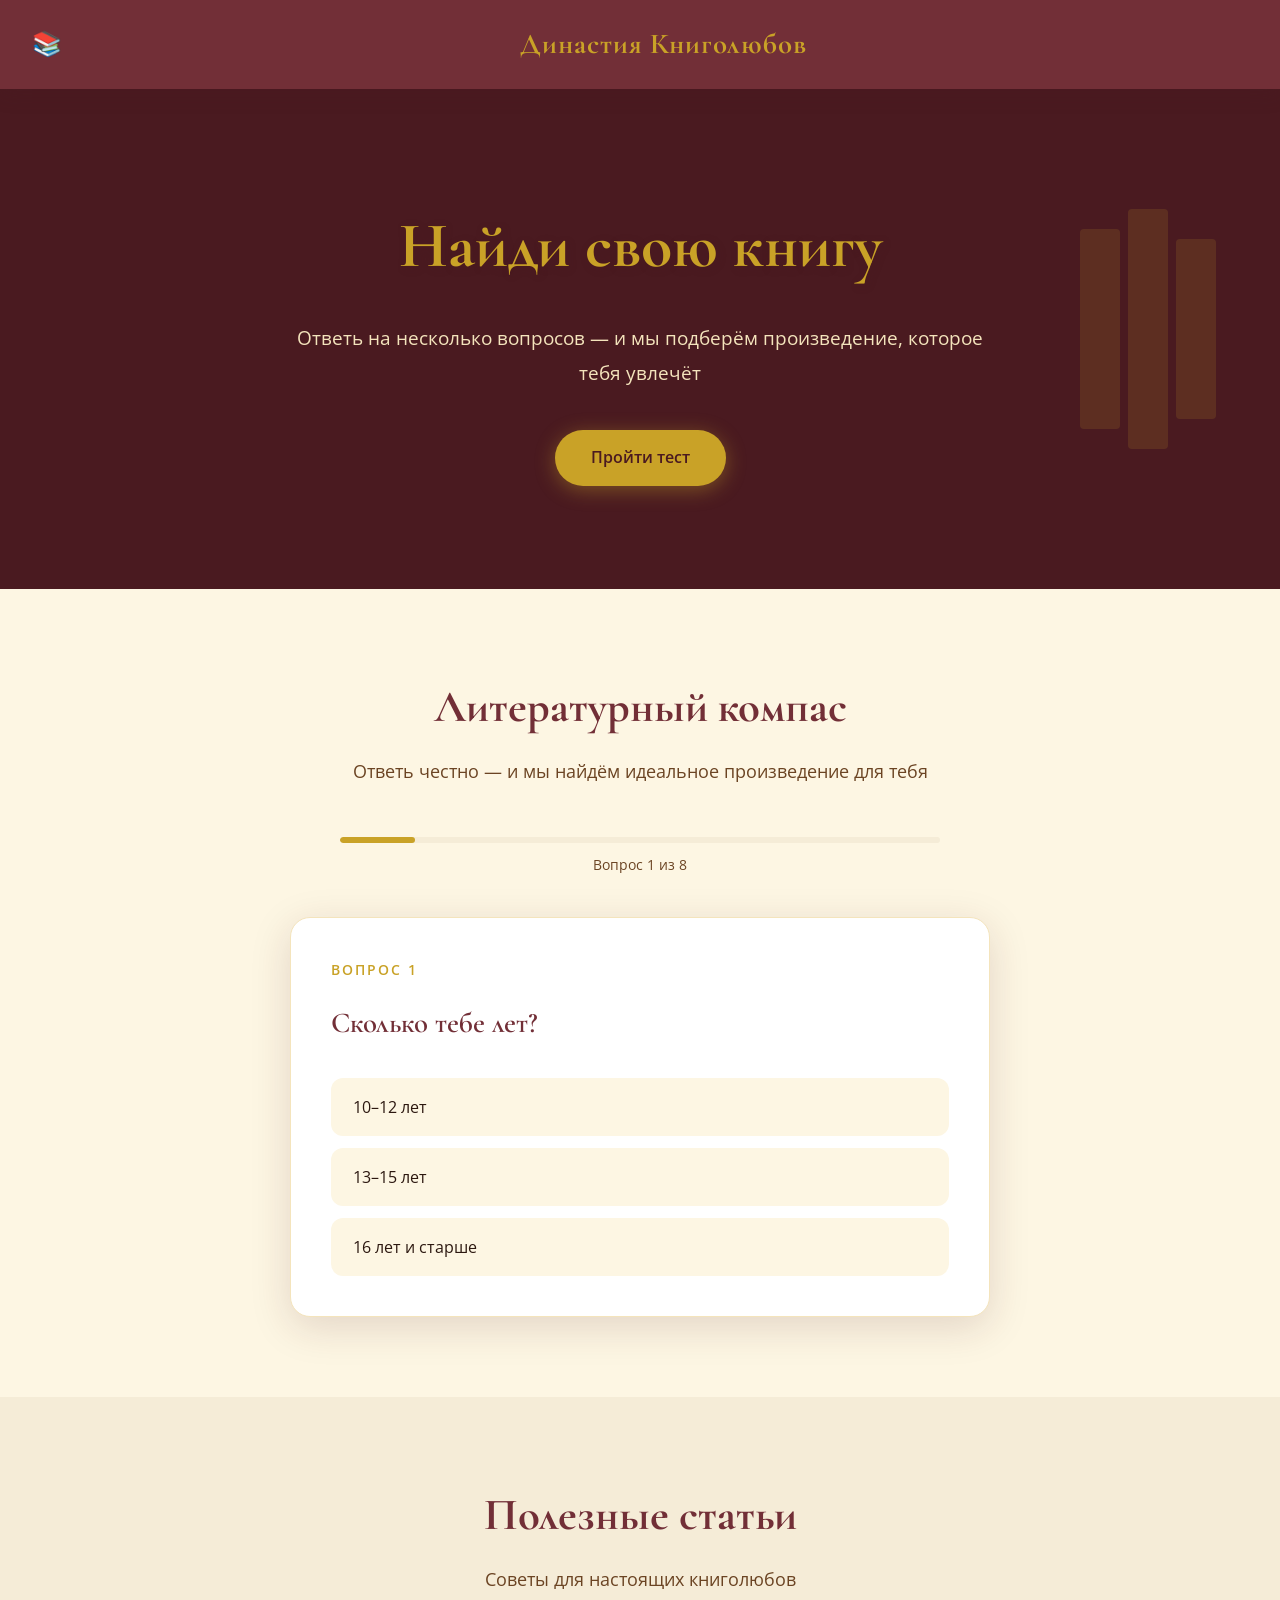
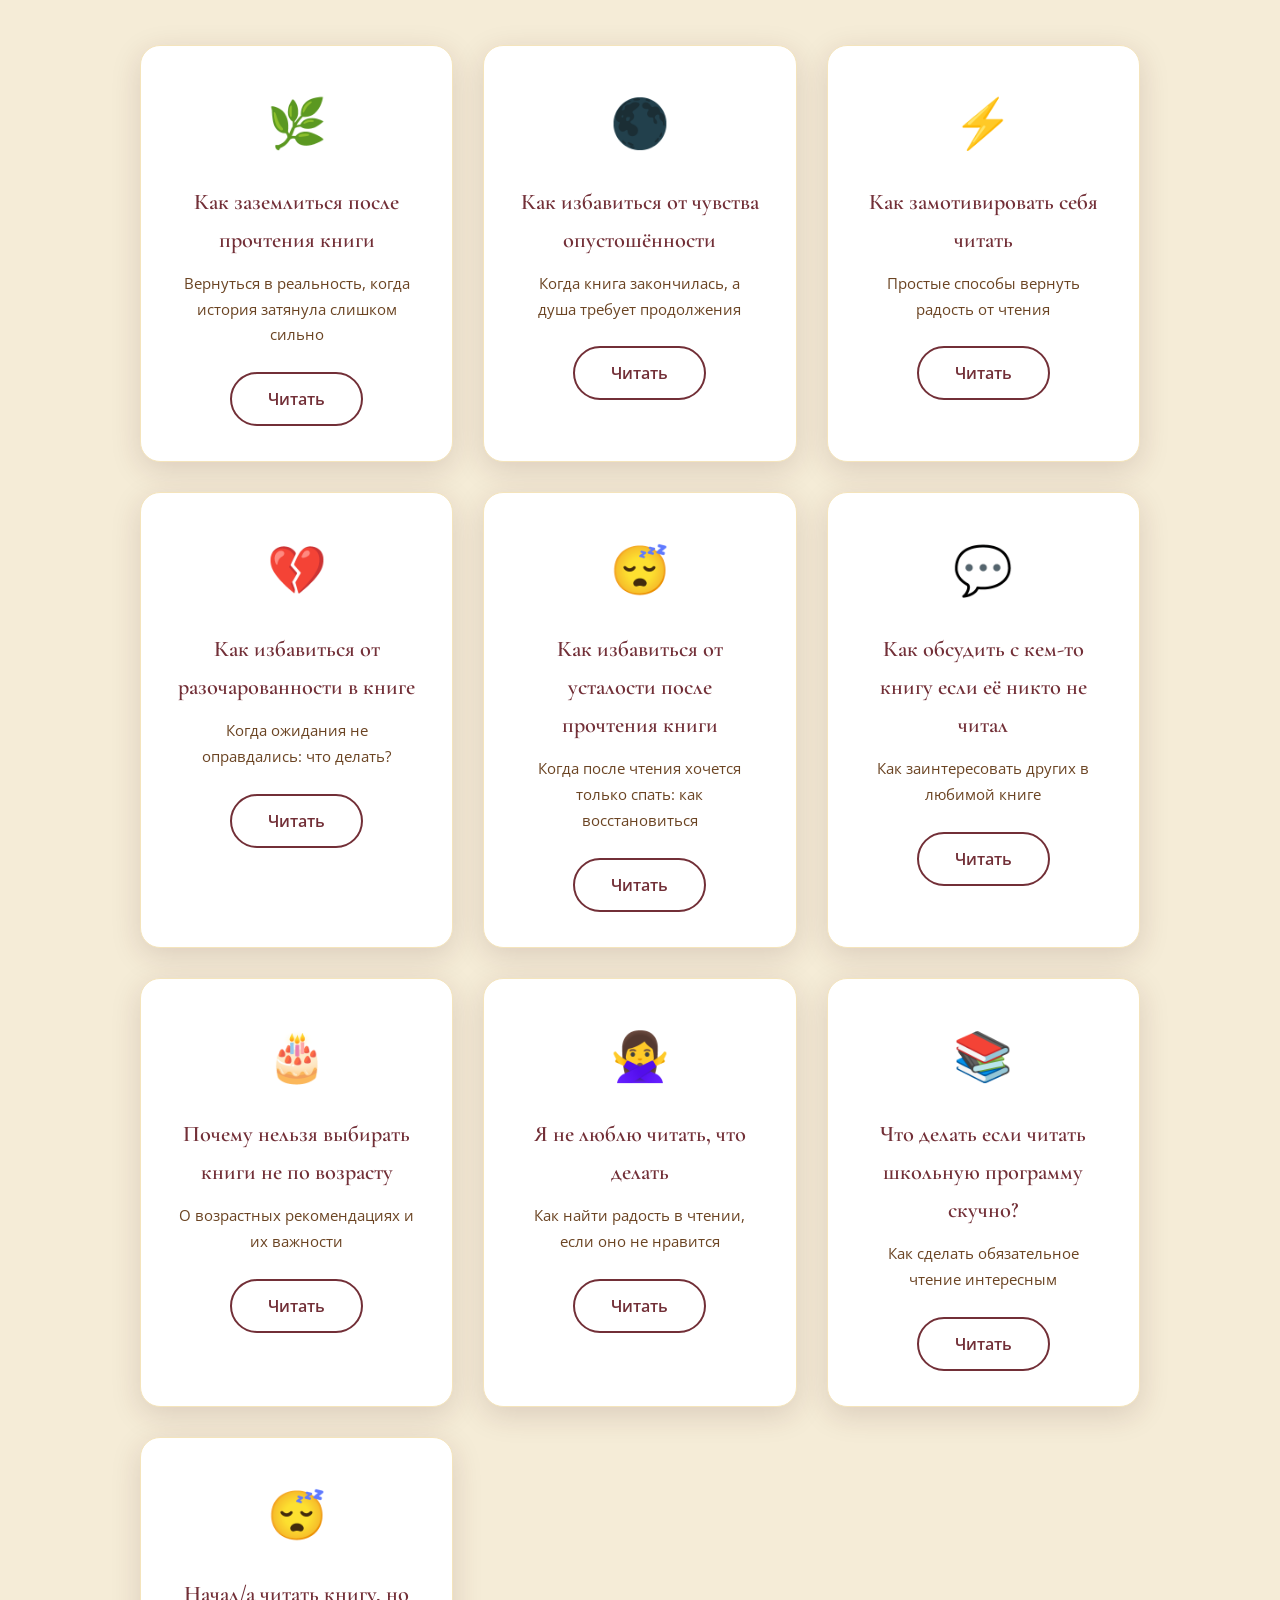
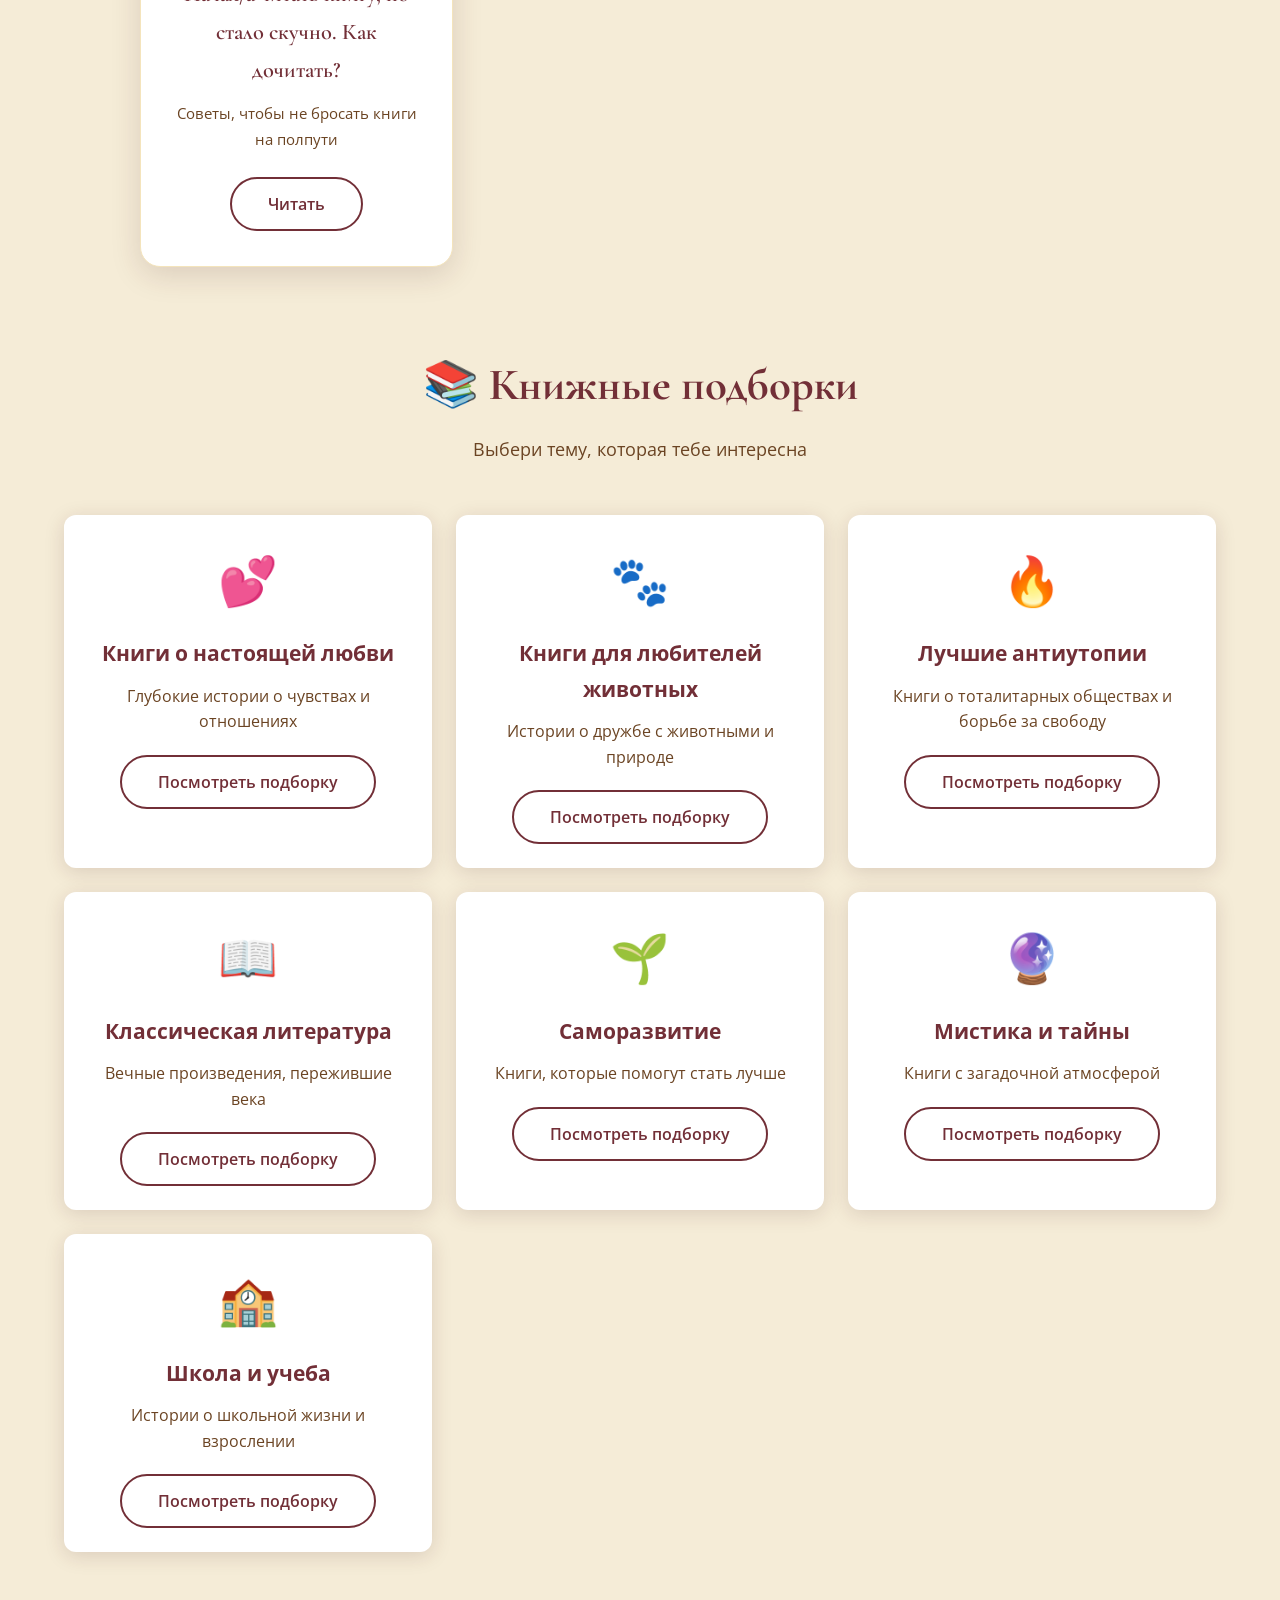
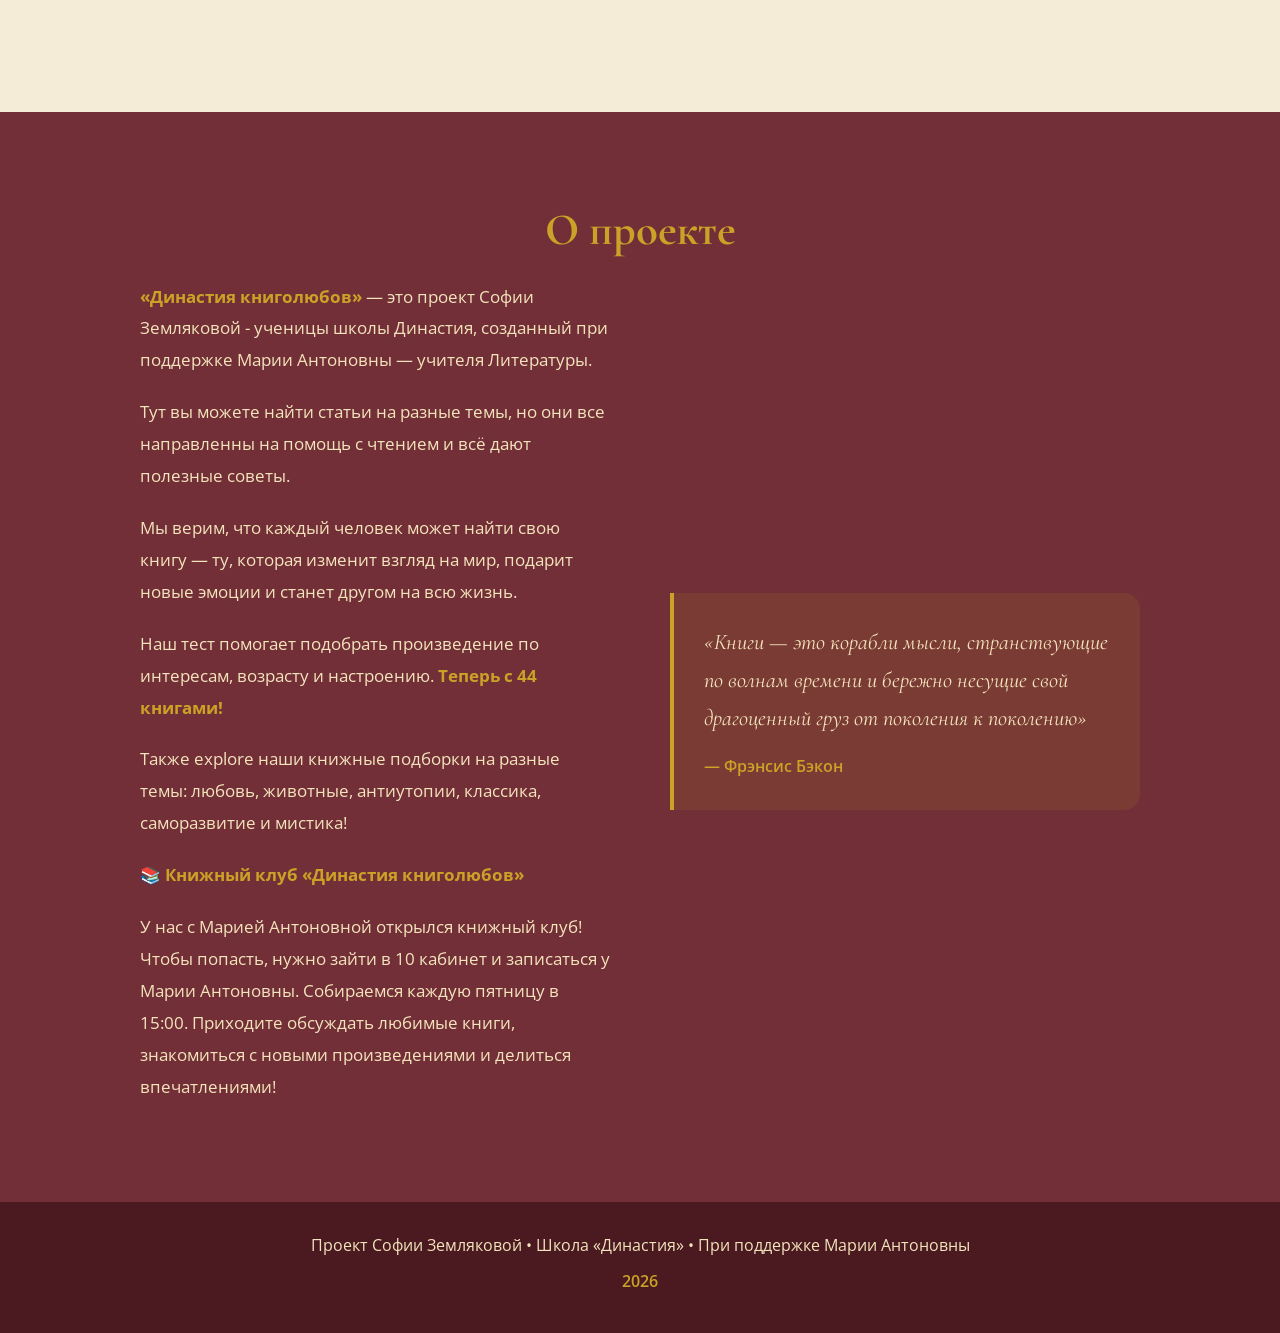
==== commit ccea2bf5: "Добавлена информация о книжном клубе 'Династия книголюбов'" ====
--- a/index.html
+++ b/index.html
@@ -201,6 +201,8 @@
                     <p>Мы верим, что каждый человек может найти свою книгу — ту, которая изменит взгляд на мир, подарит новые эмоции и станет другом на всю жизнь.</p>
                     <p>Наш тест помогает подобрать произведение по интересам, возрасту и настроению. <strong>Теперь с 44 книгами!</strong></p>
                     <p>Также explore наши книжные подборки на разные темы: любовь, животные, антиутопии, классика, саморазвитие и мистика!</p>
+                    <p><strong>📚 Книжный клуб «Династия книголюбов»</strong></p>
+                    <p>У нас с Марией Антоновной открылся книжный клуб! Чтобы попасть, нужно зайти в 10 кабинет и записаться у Марии Антоновны. Собираемся каждую пятницу в 15:00. Приходите обсуждать любимые книги, знакомиться с новыми произведениями и делиться впечатлениями!</p>
                 </div>
                 <div class="about-decoration">
                     <div class="quote">
@@ -253,4 +255,4 @@
     <script src="books.js"></script>
     <script src="app.js"></script>
 </body>
-</html>
+</html>
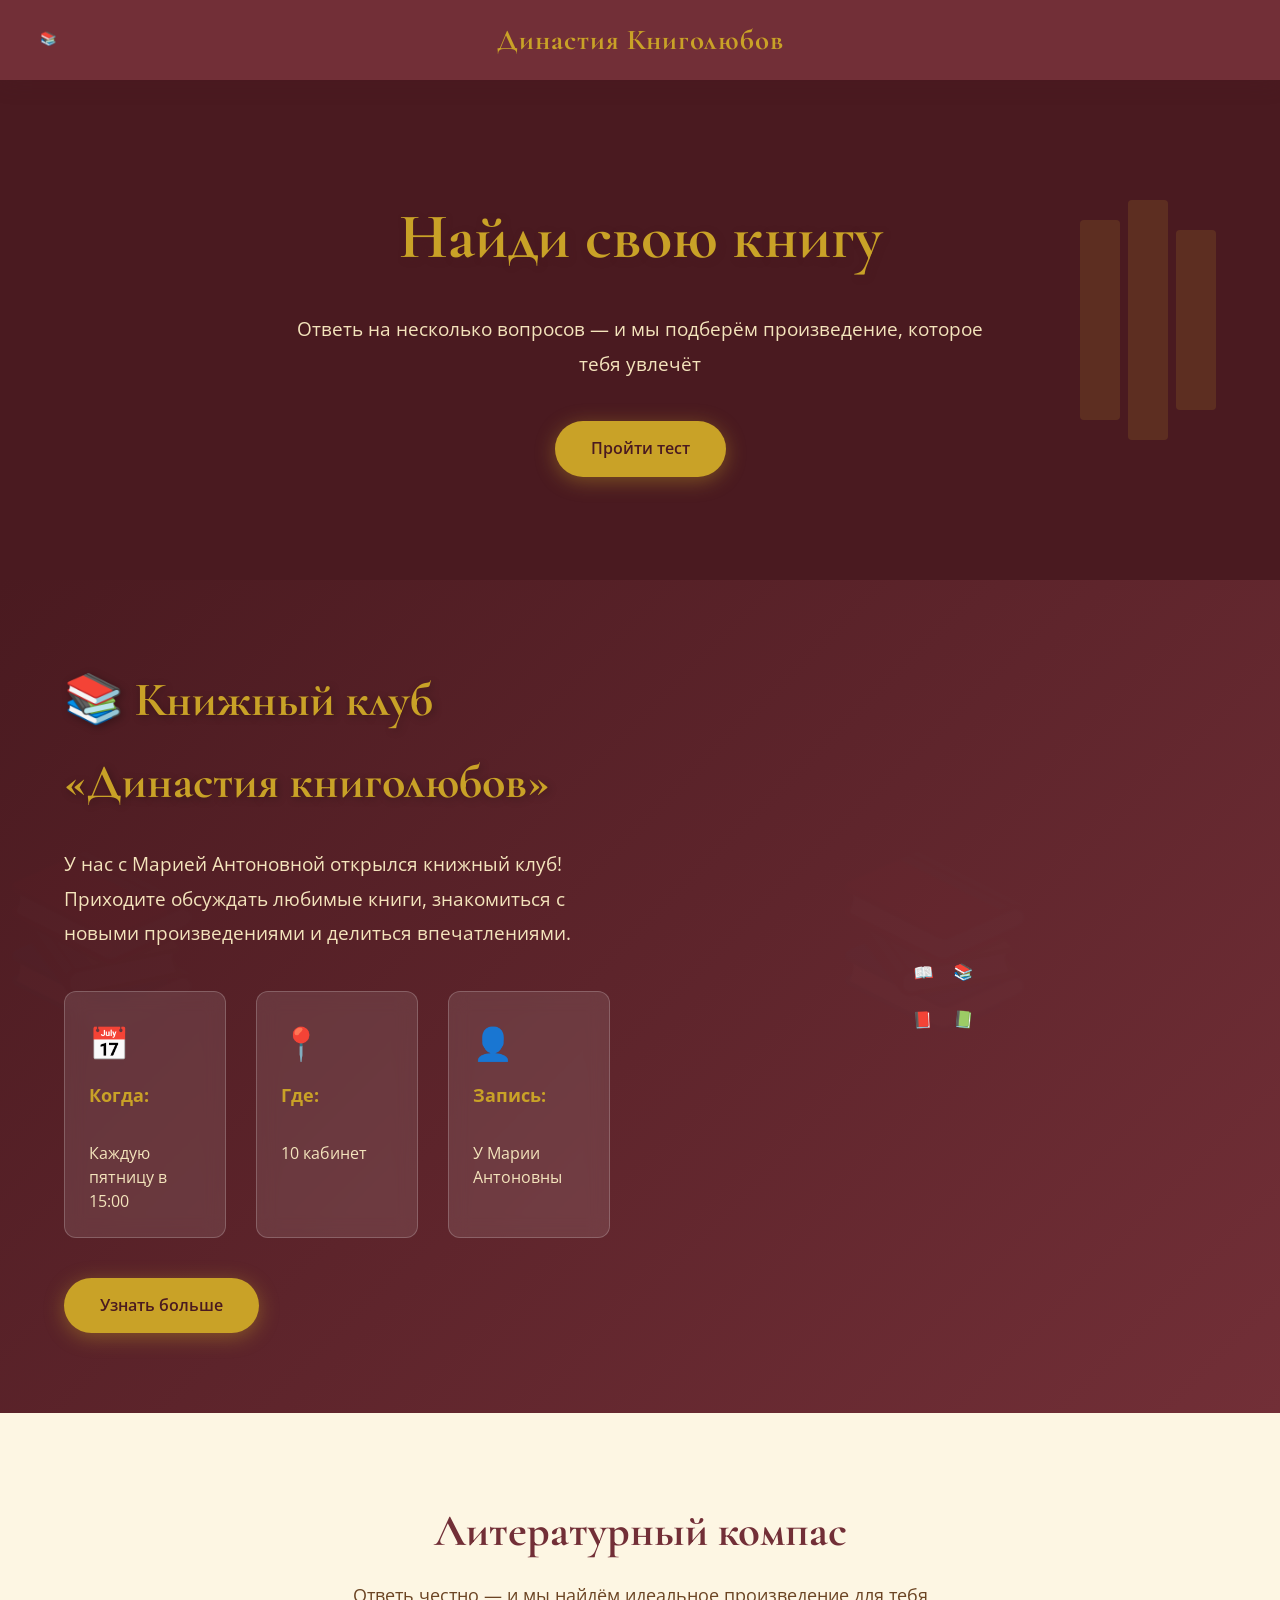
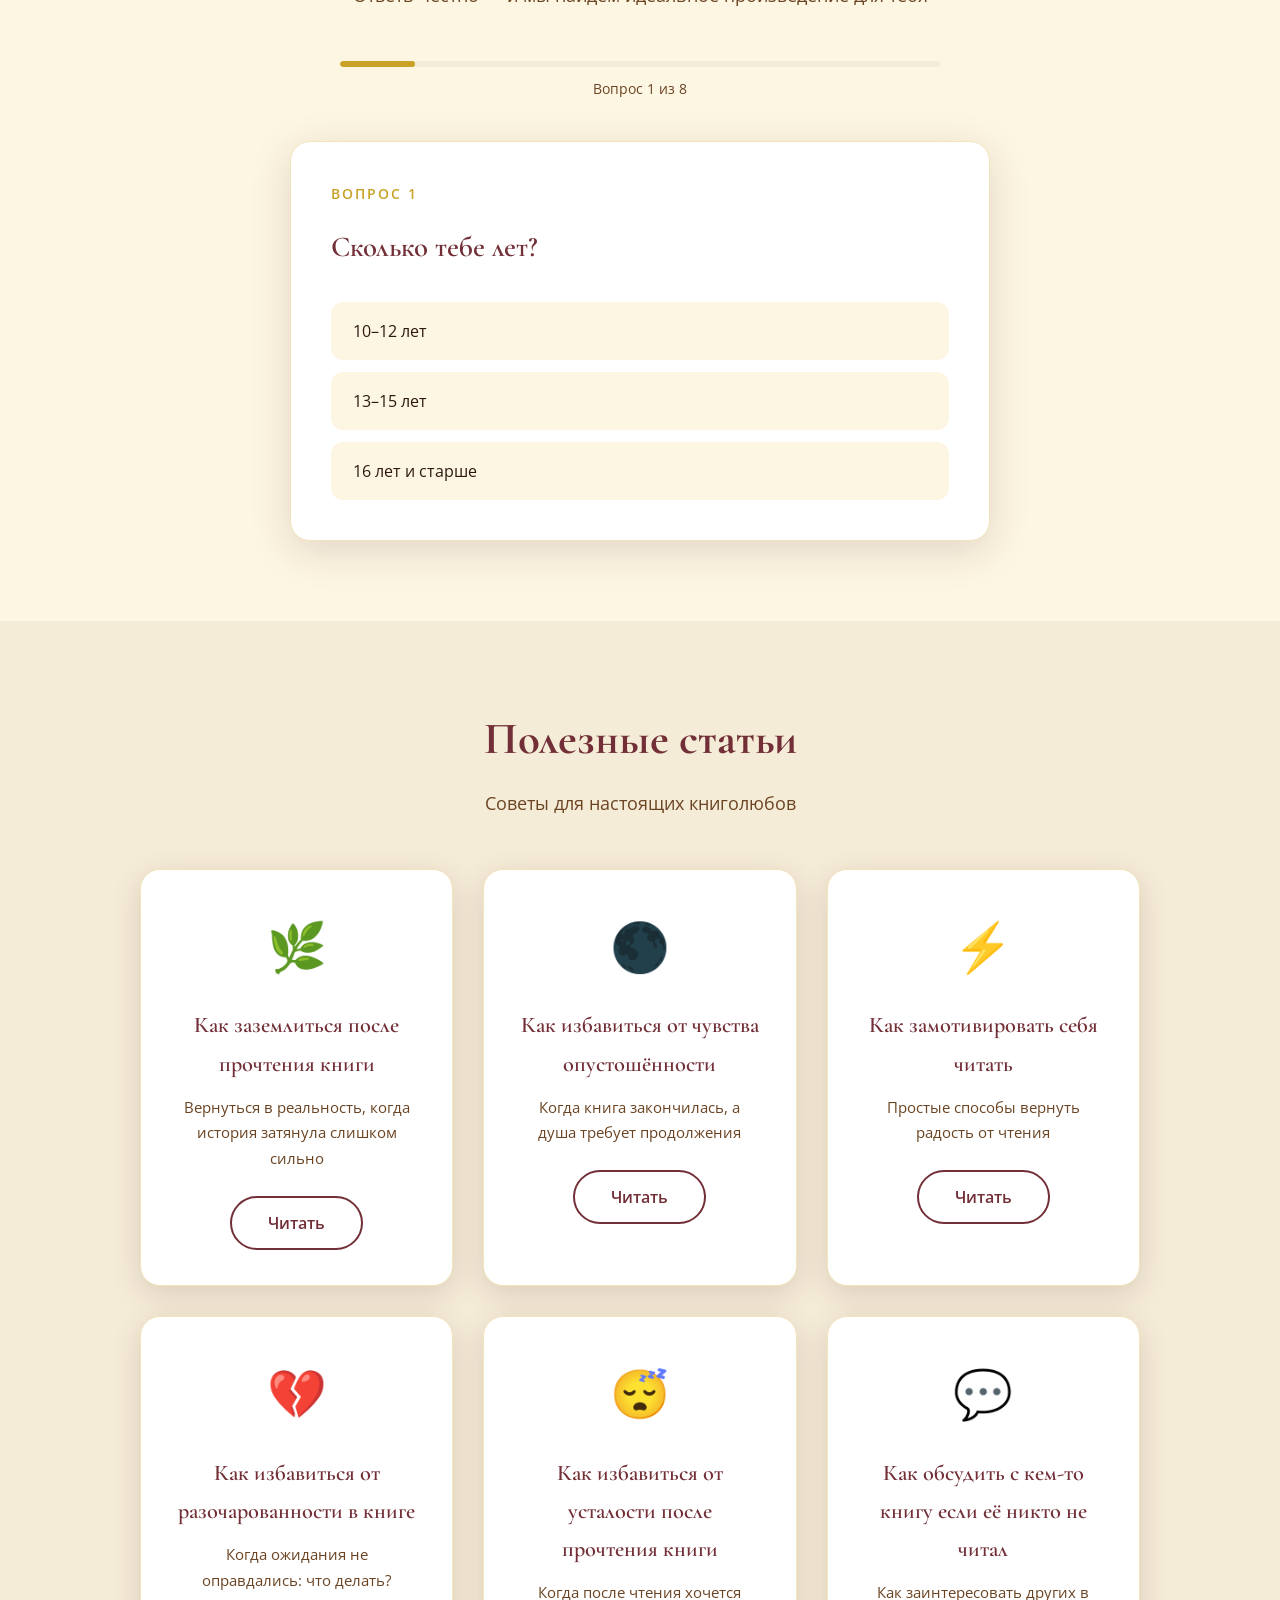
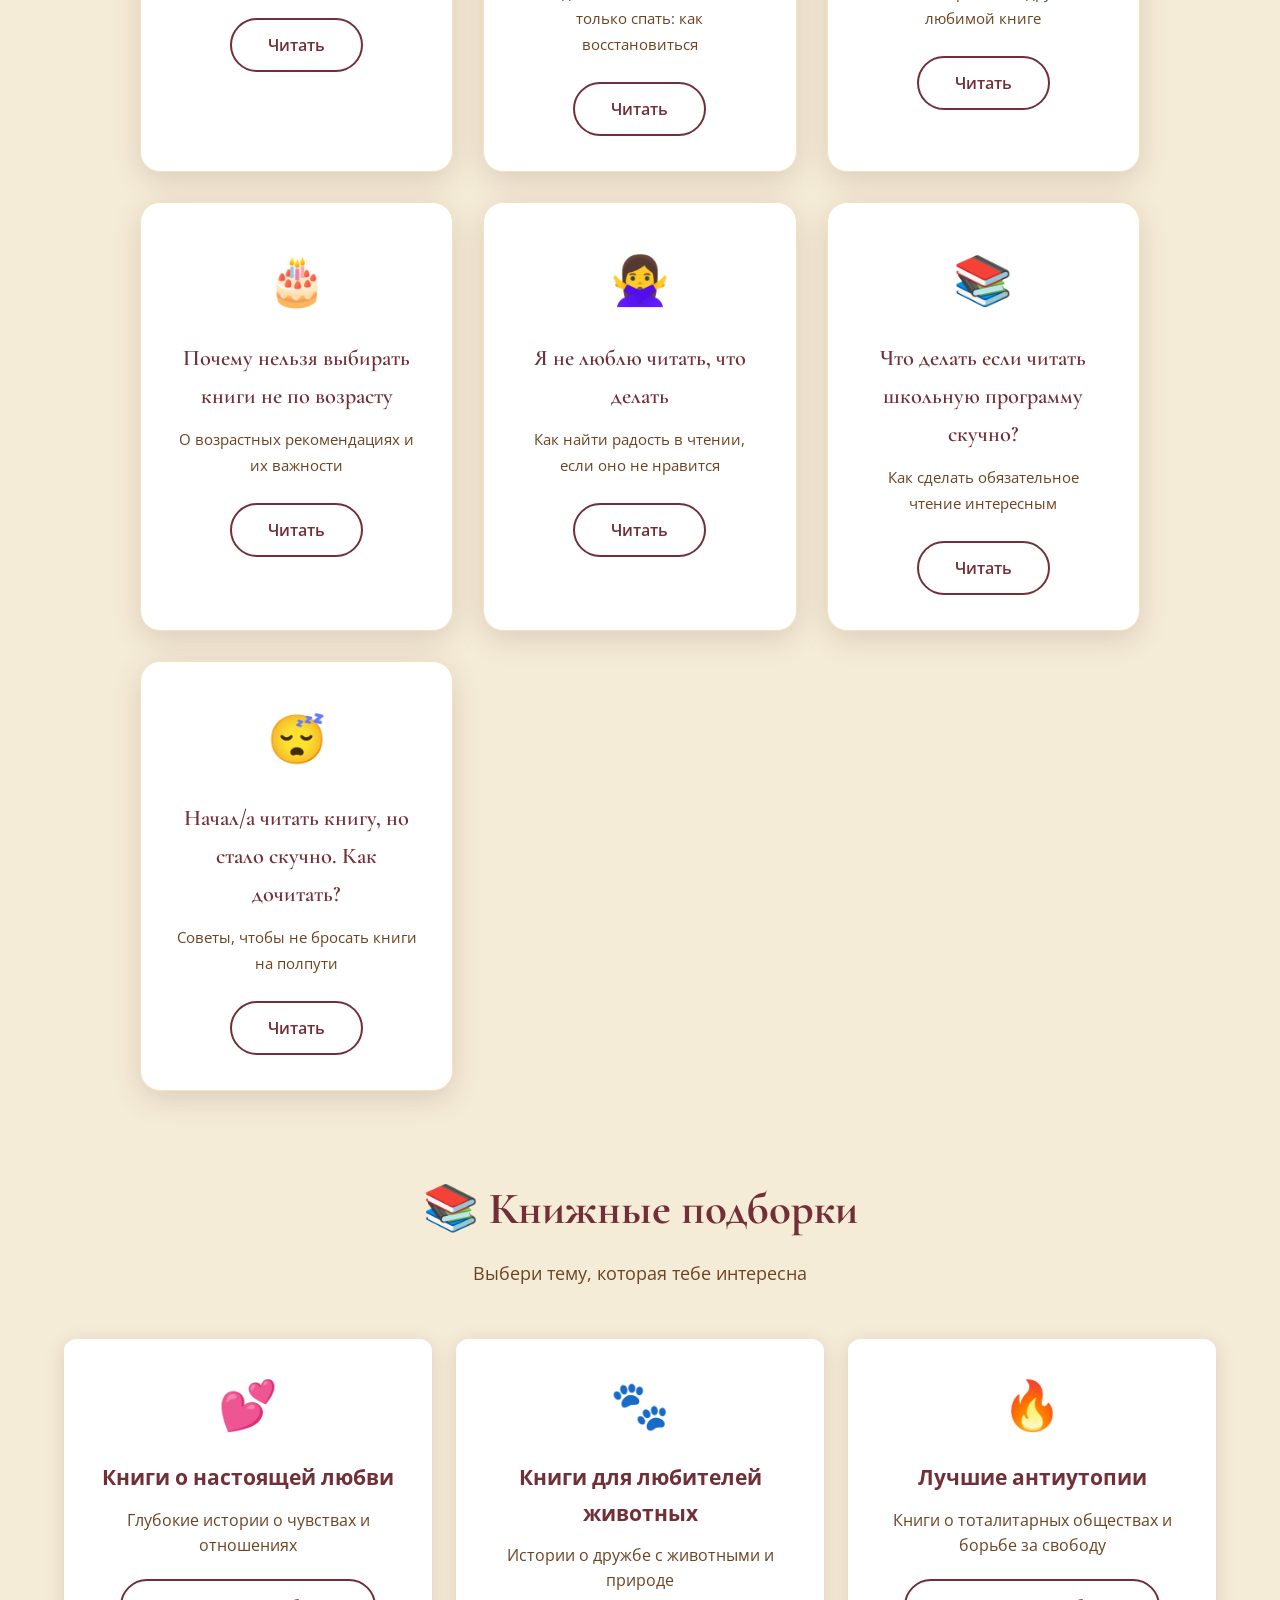
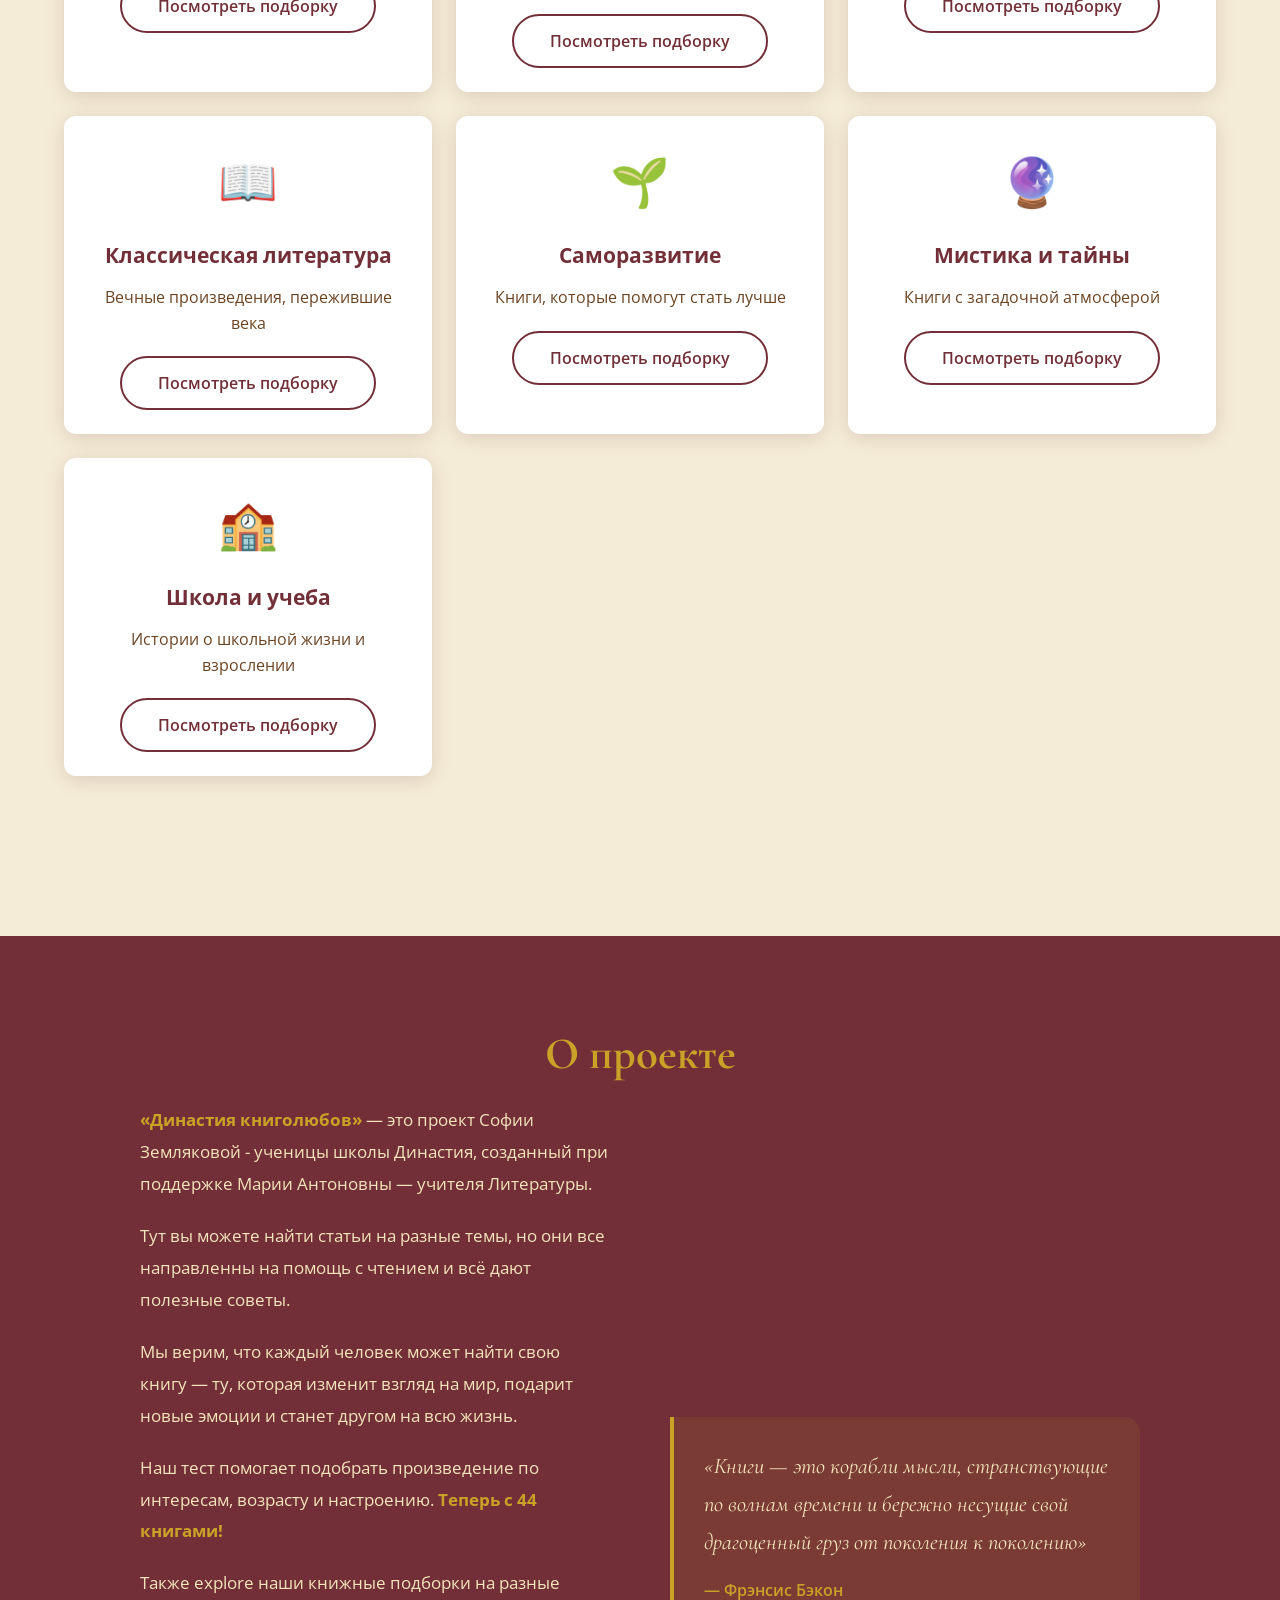
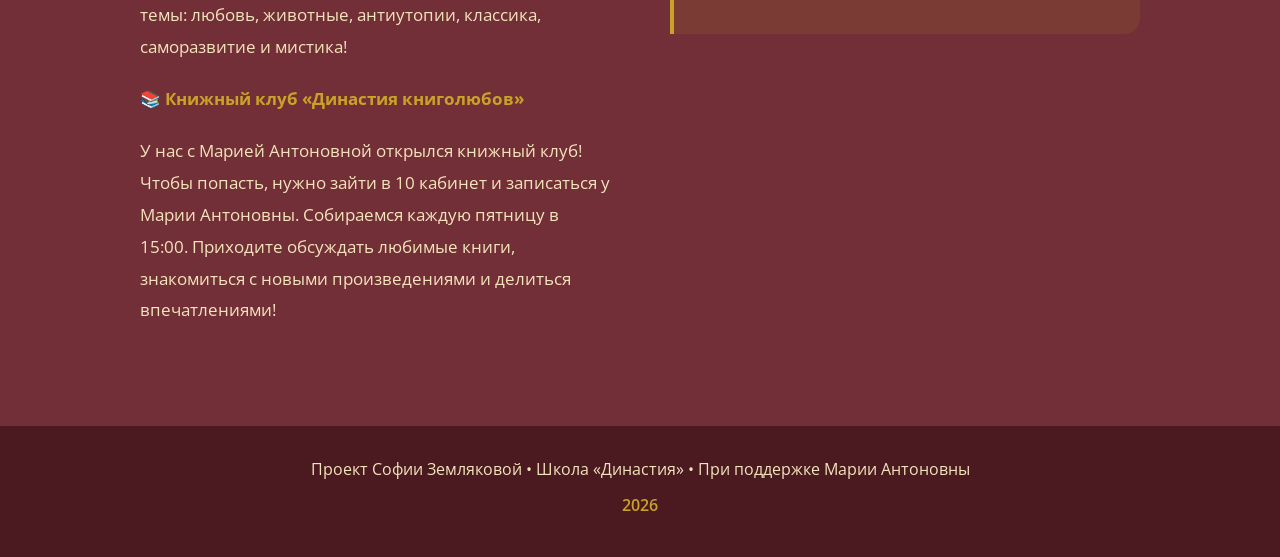
==== commit 6adb62ef: "Добавлен заметный баннер книжного клуба с меню и анимацией" ====
--- a/index.html
+++ b/index.html
@@ -22,6 +22,7 @@
             <a href="#test" class="mobile-nav-link">Тест</a>
             <a href="#articles" class="mobile-nav-link">Статьи</a>
             <a href="#collections" class="mobile-nav-link">Подборки</a>
+            <a href="#club" class="mobile-nav-link">Книжный клуб</a>
             <a href="#about" class="mobile-nav-link">О проекте</a>
         </div>
     </div>
@@ -36,6 +37,50 @@
             <div class="book-spine"></div>
             <div class="book-spine"></div>
             <div class="book-spine"></div>
+        </div>
+    </section>
+
+    <!-- Баннер книжного клуба -->
+    <section id="club" class="club-banner">
+        <div class="container">
+            <div class="club-content">
+                <div class="club-text">
+                    <h2 class="club-title">📚 Книжный клуб «Династия книголюбов»</h2>
+                    <p class="club-description">У нас с Марией Антоновной открылся книжный клуб! Приходите обсуждать любимые книги, знакомиться с новыми произведениями и делиться впечатлениями.</p>
+                    <div class="club-details">
+                        <div class="club-detail">
+                            <span class="club-icon">📅</span>
+                            <div>
+                                <strong>Когда:</strong><br>
+                                Каждую пятницу в 15:00
+                            </div>
+                        </div>
+                        <div class="club-detail">
+                            <span class="club-icon">📍</span>
+                            <div>
+                                <strong>Где:</strong><br>
+                                10 кабинет
+                            </div>
+                        </div>
+                        <div class="club-detail">
+                            <span class="club-icon">👤</span>
+                            <div>
+                                <strong>Запись:</strong><br>
+                                У Марии Антоновны
+                            </div>
+                        </div>
+                    </div>
+                    <a href="#about" class="btn btn-primary">Узнать больше</a>
+                </div>
+                <div class="club-illustration">
+                    <div class="club-books">
+                        <div class="book club-book-1">📖</div>
+                        <div class="book club-book-2">📚</div>
+                        <div class="book club-book-3">📕</div>
+                        <div class="book club-book-4">📗</div>
+                    </div>
+                </div>
+            </div>
         </div>
     </section>
 
--- a/styles.css
+++ b/styles.css
@@ -47,8 +47,9 @@
     z-index: 100;
     box-shadow: 0 2px 20px var(--shadow-strong);
     display: flex;
-    justify-content: space-between;
     align-items: center;
+    justify-content: center;
+    min-height: 80px;
 }
 
 .site-title {
@@ -58,7 +59,11 @@
     color: var(--gold);
     letter-spacing: 1px;
     text-align: center;
-    flex: 1;
+    position: absolute;
+    left: 50%;
+    transform: translateX(-50%);
+    width: 100%;
+    max-width: 600px;
 }
 
 /* Меню */
@@ -66,15 +71,40 @@
     background: none;
     border: none;
     cursor: pointer;
-    padding: 8px;
+    padding: 12px;
     z-index: 101;
-    font-size: 1.5rem;
-    color: var(--gold);
+    position: absolute;
+    left: 24px;
+    top: 50%;
+    transform: translateY(-50%);
     transition: transform 0.3s;
 }
 
 .menu-toggle:hover {
-    transform: scale(1.1);
+    transform: translateY(-50%) scale(1.1);
+}
+
+/* Иконка меню из трех полосок */
+.menu-icon {
+    display: flex;
+    flex-direction: column;
+    gap: 4px;
+    width: 24px;
+    height: 18px;
+    position: relative;
+}
+
+.menu-icon span {
+    display: block;
+    width: 100%;
+    height: 3px;
+    background: var(--gold);
+    border-radius: 2px;
+    transition: all 0.3s ease;
+}
+
+.menu-toggle:hover .menu-icon span {
+    background: var(--gold-light);
 }
 
 .mobile-menu {
@@ -88,7 +118,13 @@
     z-index: 200;
     opacity: 0;
     visibility: hidden;
-    transition: all 0.3s;
+    transition: all 0.3s ease;
+}
+
+.mobile-menu.active {
+    display: flex;
+    opacity: 1;
+    visibility: visible;
 }
 
 .mobile-menu.active {
@@ -936,4 +972,182 @@
     .mobile-menu.active {
         display: flex;
     }
-}
+    
+    .menu-icon {
+        width: 20px;
+        height: 16px;
+    }
+    
+    .menu-icon span {
+        height: 2px;
+    }
+}
+
+/* === БАННЕР КНИЖНОГО КЛУБА === */
+.club-banner {
+    background: linear-gradient(135deg, var(--bordeaux-dark) 0%, var(--bordeaux) 100%);
+    padding: 80px 0;
+    position: relative;
+    overflow: hidden;
+}
+
+.club-banner::before {
+    content: '';
+    position: absolute;
+    top: 0;
+    left: 0;
+    right: 0;
+    bottom: 0;
+    background: url('data:image/svg+xml,<svg xmlns="http://www.w3.org/2000/svg" viewBox="0 0 100 100"><text y="50" font-size="20" fill="%23F4E4BC" opacity="0.1">📚</text></svg>') repeat;
+    opacity: 0.1;
+    pointer-events: none;
+}
+
+.club-content {
+    display: grid;
+    grid-template-columns: 1fr 1fr;
+    gap: 60px;
+    align-items: center;
+    position: relative;
+    z-index: 2;
+}
+
+.club-title {
+    font-family: 'Cormorant Garamond', serif;
+    font-size: 3rem;
+    font-weight: 700;
+    color: var(--gold);
+    margin-bottom: 24px;
+    text-shadow: 2px 2px 8px rgba(0,0,0,0.3);
+}
+
+.club-description {
+    font-size: 1.2rem;
+    color: var(--gold-pale);
+    margin-bottom: 40px;
+    line-height: 1.8;
+}
+
+.club-details {
+    display: grid;
+    grid-template-columns: repeat(3, 1fr);
+    gap: 30px;
+    margin-bottom: 40px;
+}
+
+.club-detail {
+    background: rgba(255, 255, 255, 0.1);
+    border-radius: 12px;
+    padding: 24px;
+    backdrop-filter: blur(10px);
+    border: 1px solid rgba(255, 255, 255, 0.2);
+    transition: transform 0.3s ease;
+}
+
+.club-detail:hover {
+    transform: translateY(-5px);
+    background: rgba(255, 255, 255, 0.15);
+}
+
+.club-icon {
+    font-size: 2rem;
+    margin-bottom: 12px;
+    display: block;
+}
+
+.club-detail strong {
+    color: var(--gold);
+    font-size: 1.1rem;
+    display: block;
+    margin-bottom: 8px;
+}
+
+.club-detail div {
+    color: var(--gold-pale);
+    line-height: 1.5;
+}
+
+.club-illustration {
+    display: flex;
+    justify-content: center;
+    align-items: center;
+    min-height: 300px;
+}
+
+.club-books {
+    display: grid;
+    grid-template-columns: repeat(2, 1fr);
+    gap: 20px;
+    max-width: 240px;
+}
+
+.club-book {
+    font-size: 3rem;
+    background: var(--gold);
+    color: var(--bordeaux-dark);
+    border-radius: 8px;
+    display: flex;
+    align-items: center;
+    justify-content: center;
+    box-shadow: 0 8px 25px var(--shadow-strong);
+    animation: float 3s ease-in-out infinite;
+}
+
+.club-book-1 {
+    animation-delay: 0s;
+    transform: rotate(-5deg);
+}
+
+.club-book-2 {
+    animation-delay: 0.5s;
+    transform: rotate(3deg);
+}
+
+.club-book-3 {
+    animation-delay: 1s;
+    transform: rotate(-3deg);
+}
+
+.club-book-4 {
+    animation-delay: 1.5s;
+    transform: rotate(5deg);
+}
+
+@keyframes float {
+    0%, 100% {
+        transform: translateY(0px) rotate(var(--rotation, 0deg));
+    }
+    50% {
+        transform: translateY(-20px) rotate(var(--rotation, 0deg));
+    }
+}
+
+/* Адаптивность для баннера книжного клуба */
+@media (max-width: 768px) {
+    .club-content {
+        grid-template-columns: 1fr;
+        gap: 40px;
+        text-align: center;
+    }
+    
+    .club-title {
+        font-size: 2.2rem;
+    }
+    
+    .club-details {
+        grid-template-columns: 1fr;
+        gap: 20px;
+    }
+    
+    .club-detail {
+        padding: 20px;
+    }
+    
+    .club-books {
+        max-width: 200px;
+    }
+    
+    .club-book {
+        font-size: 2.5rem;
+    }
+}
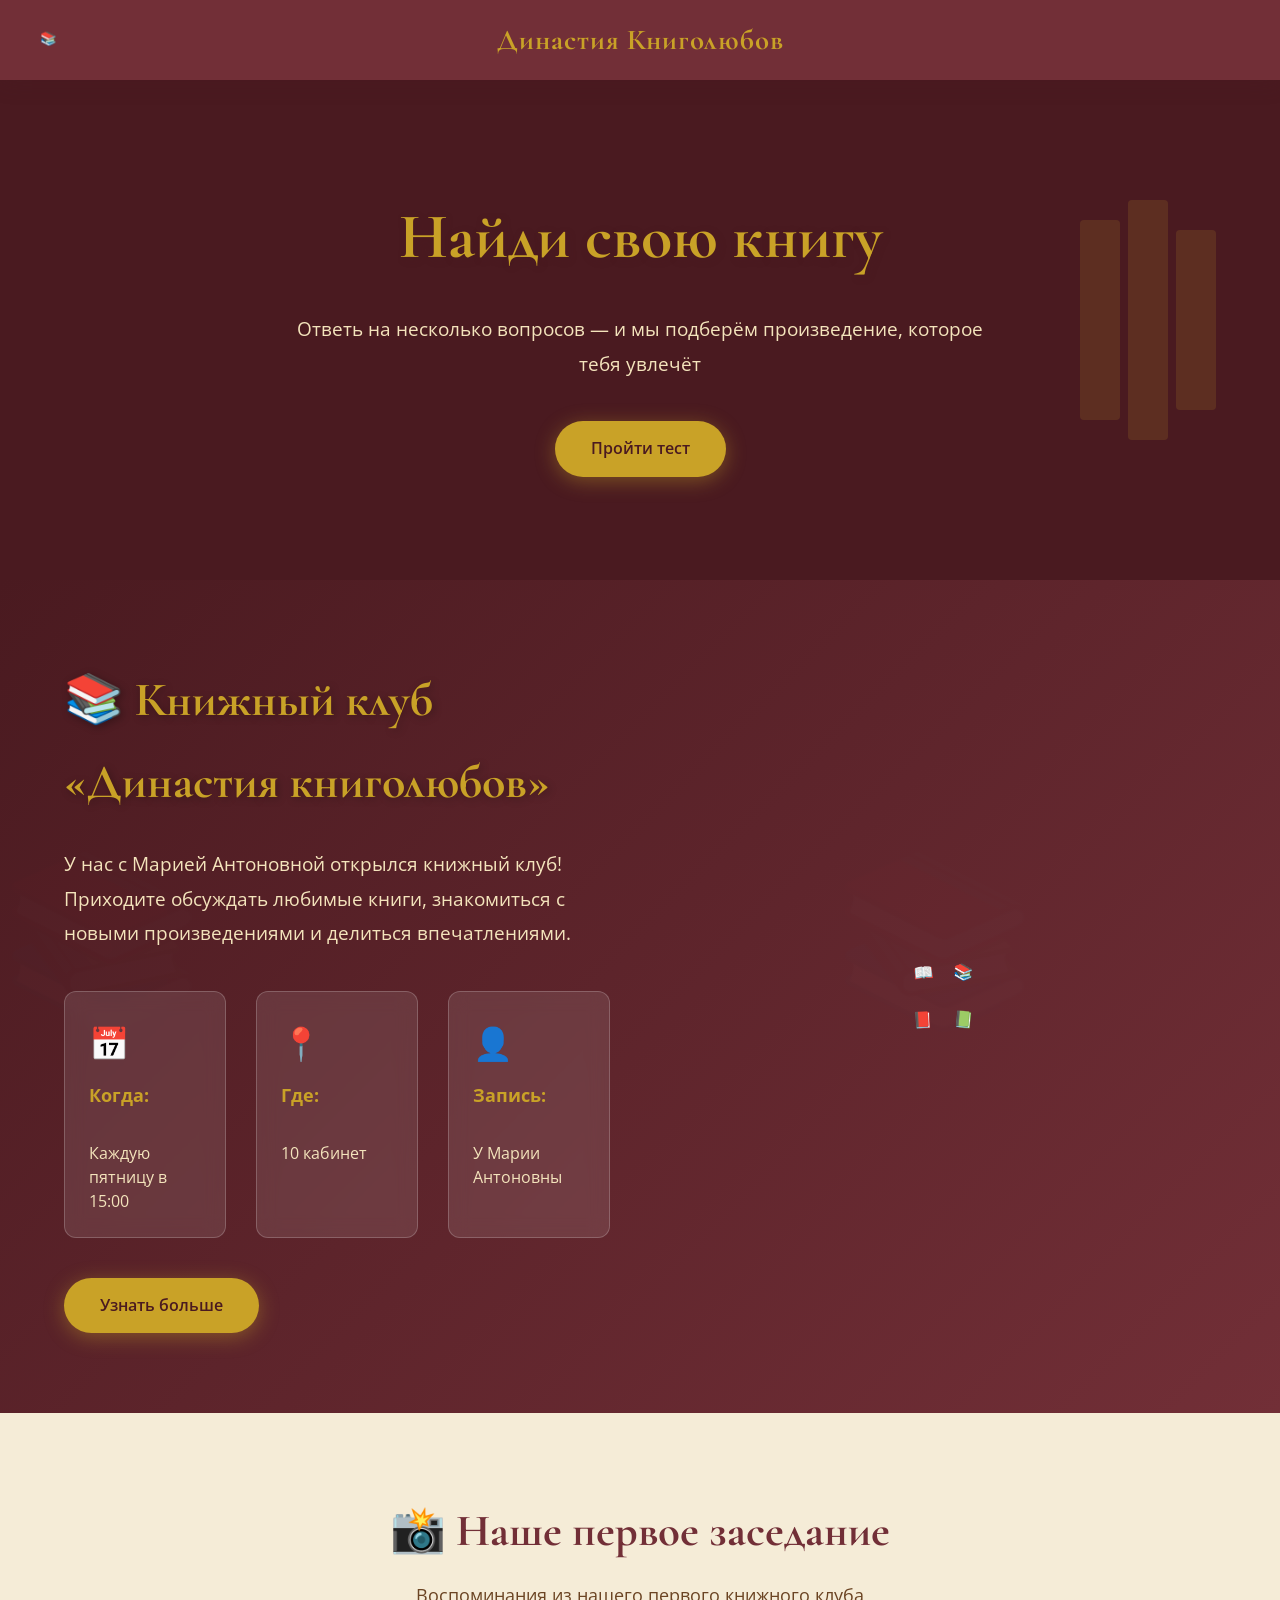
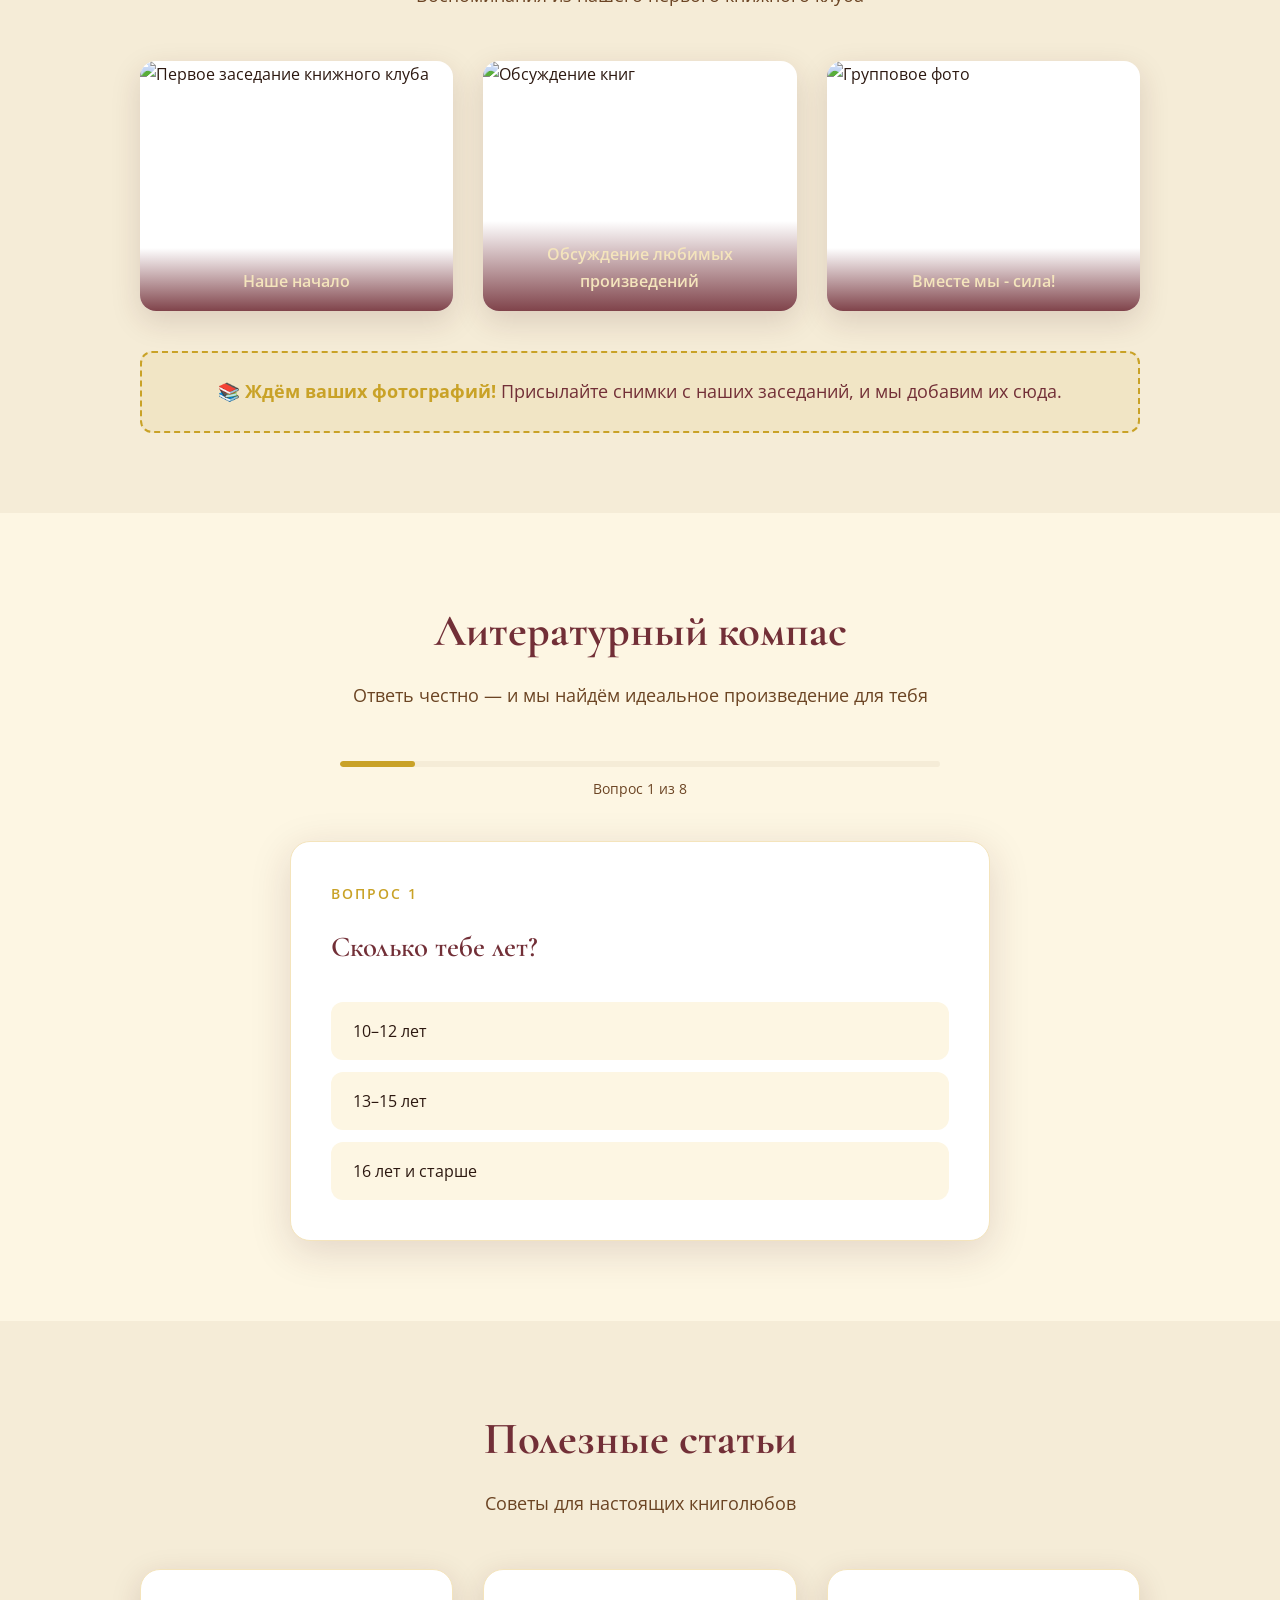
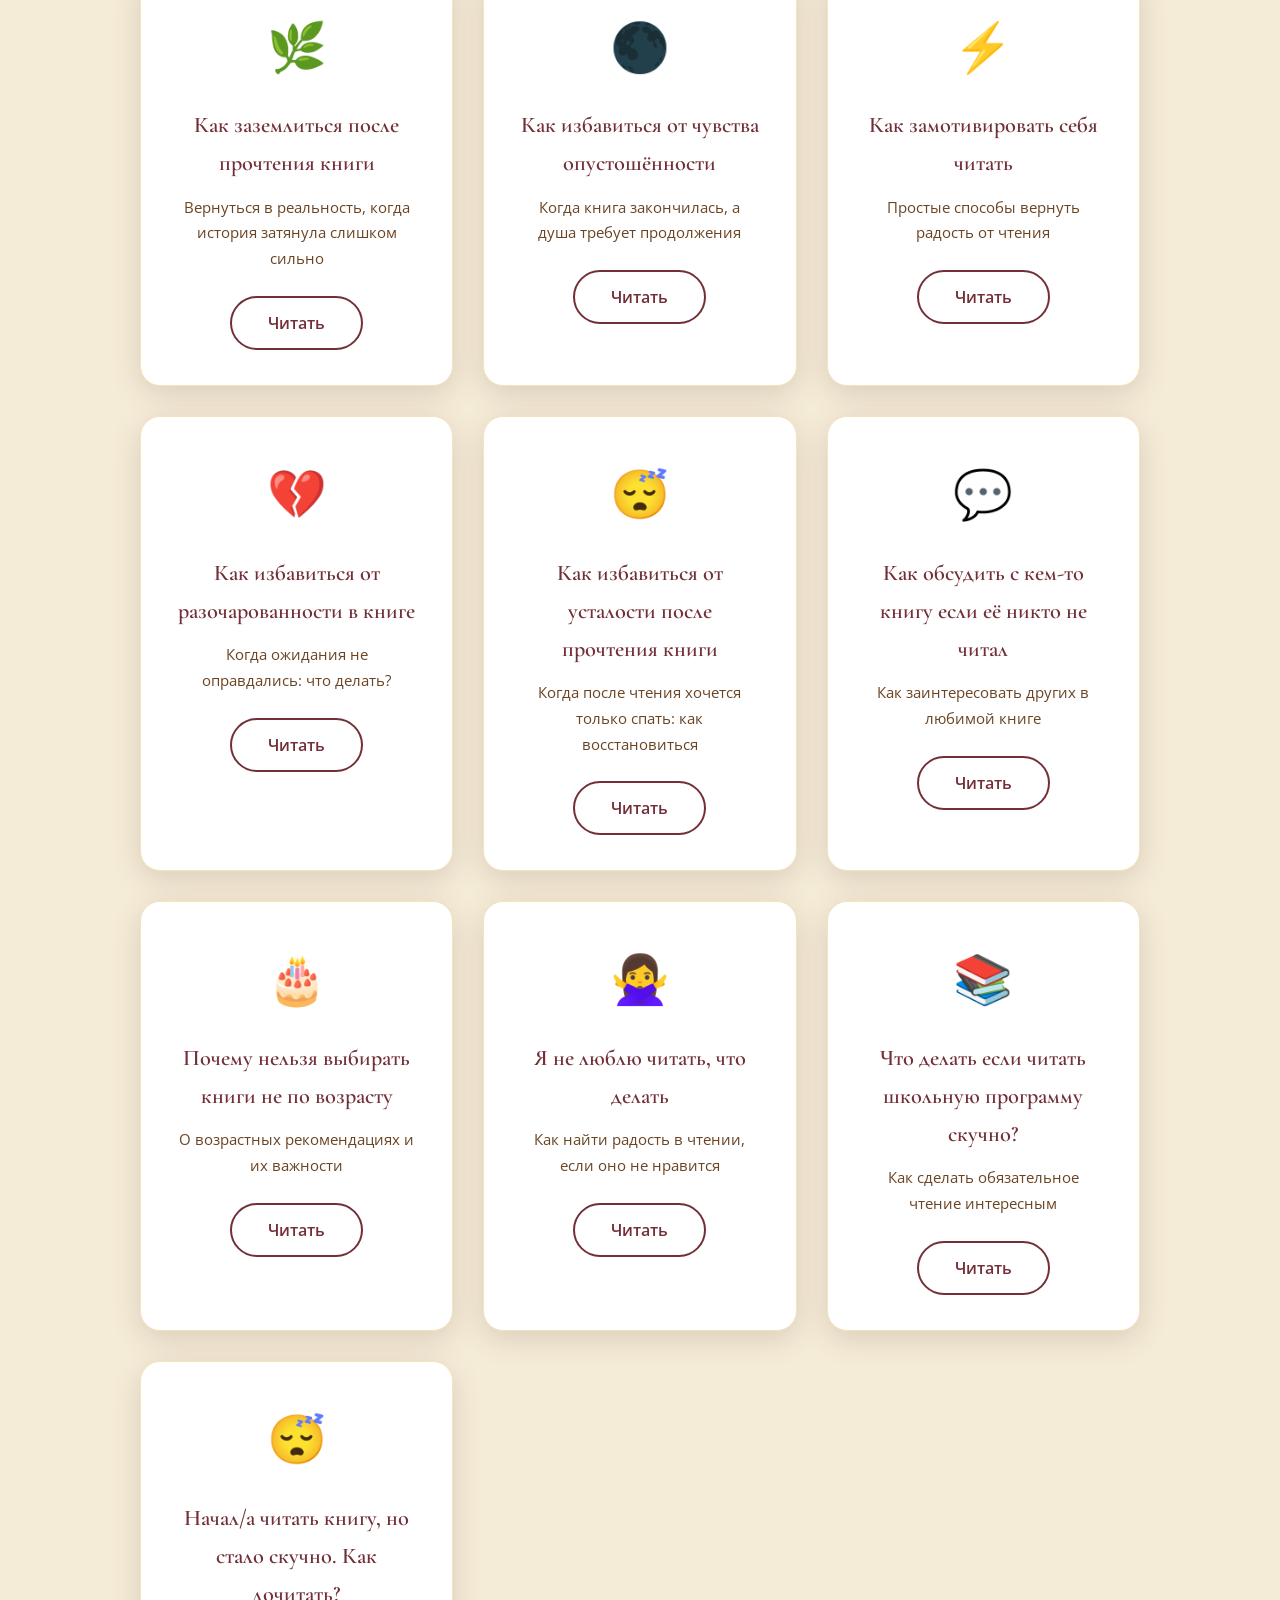
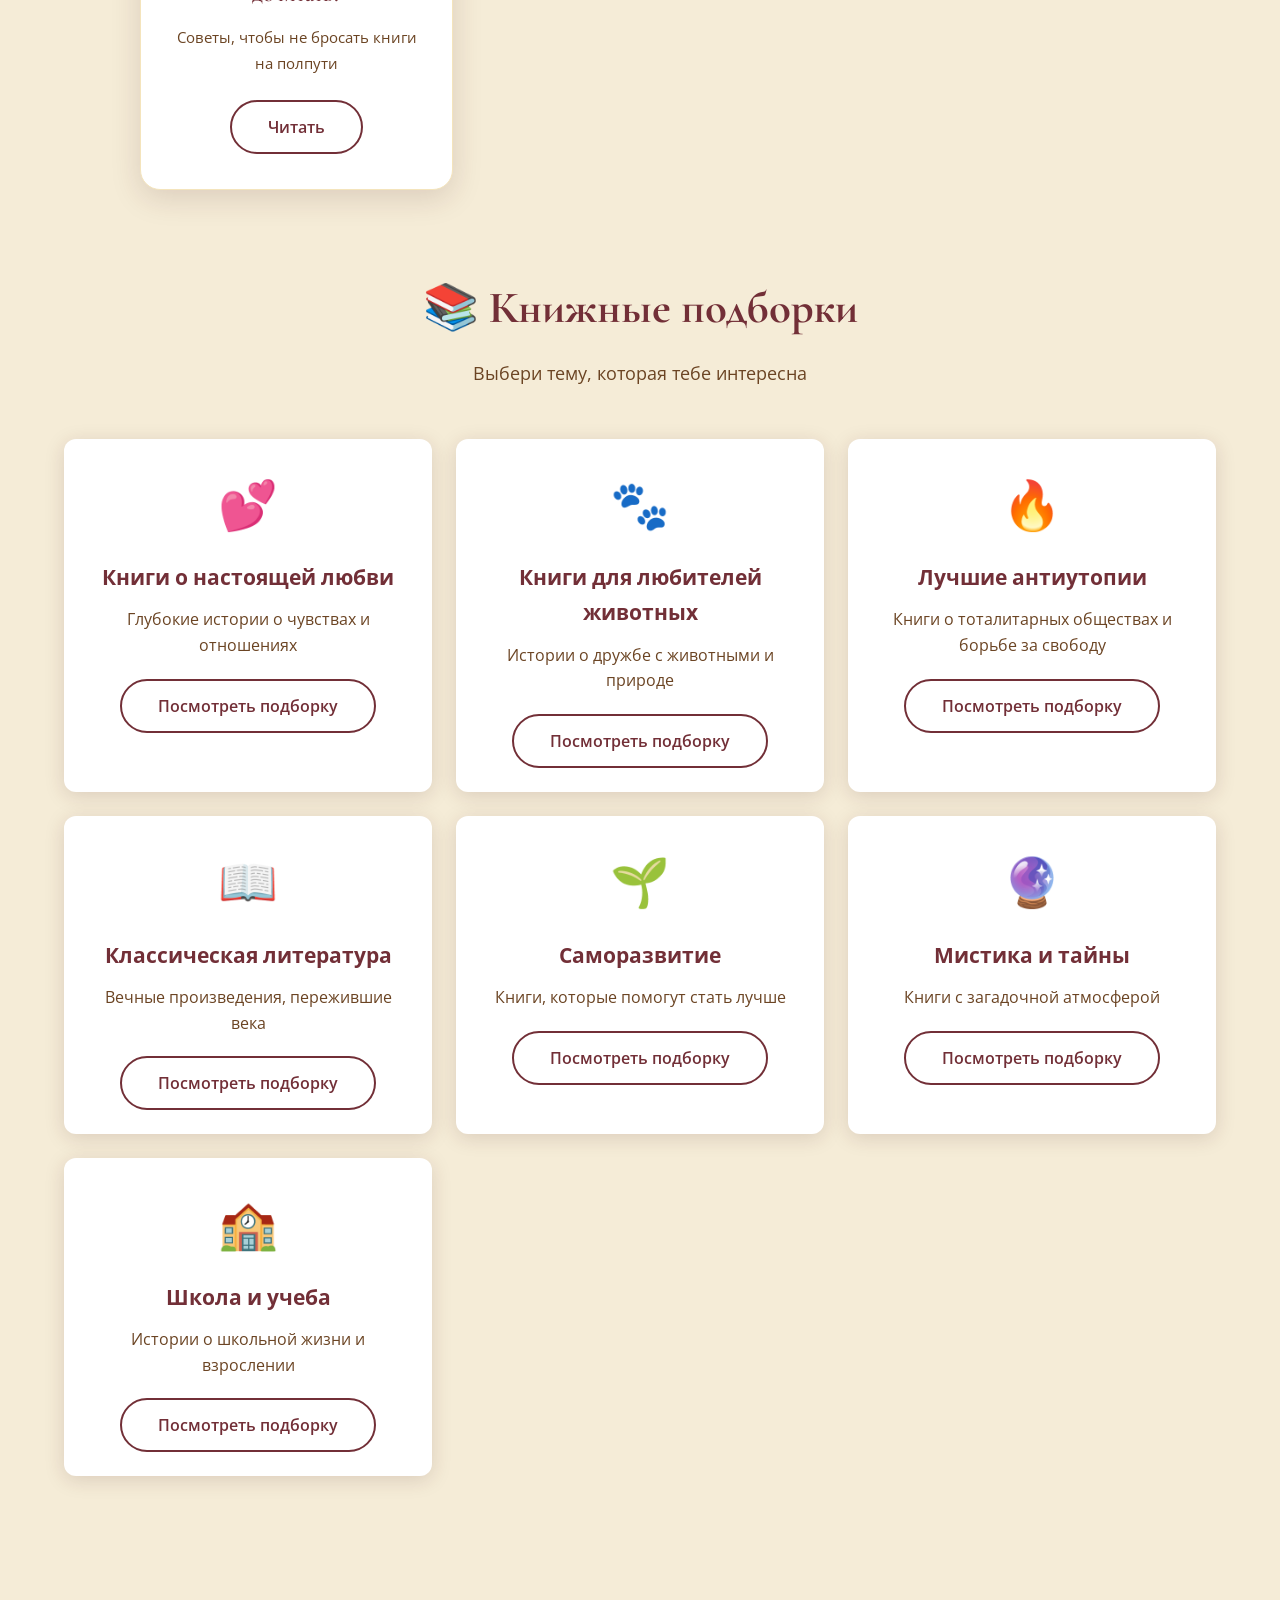
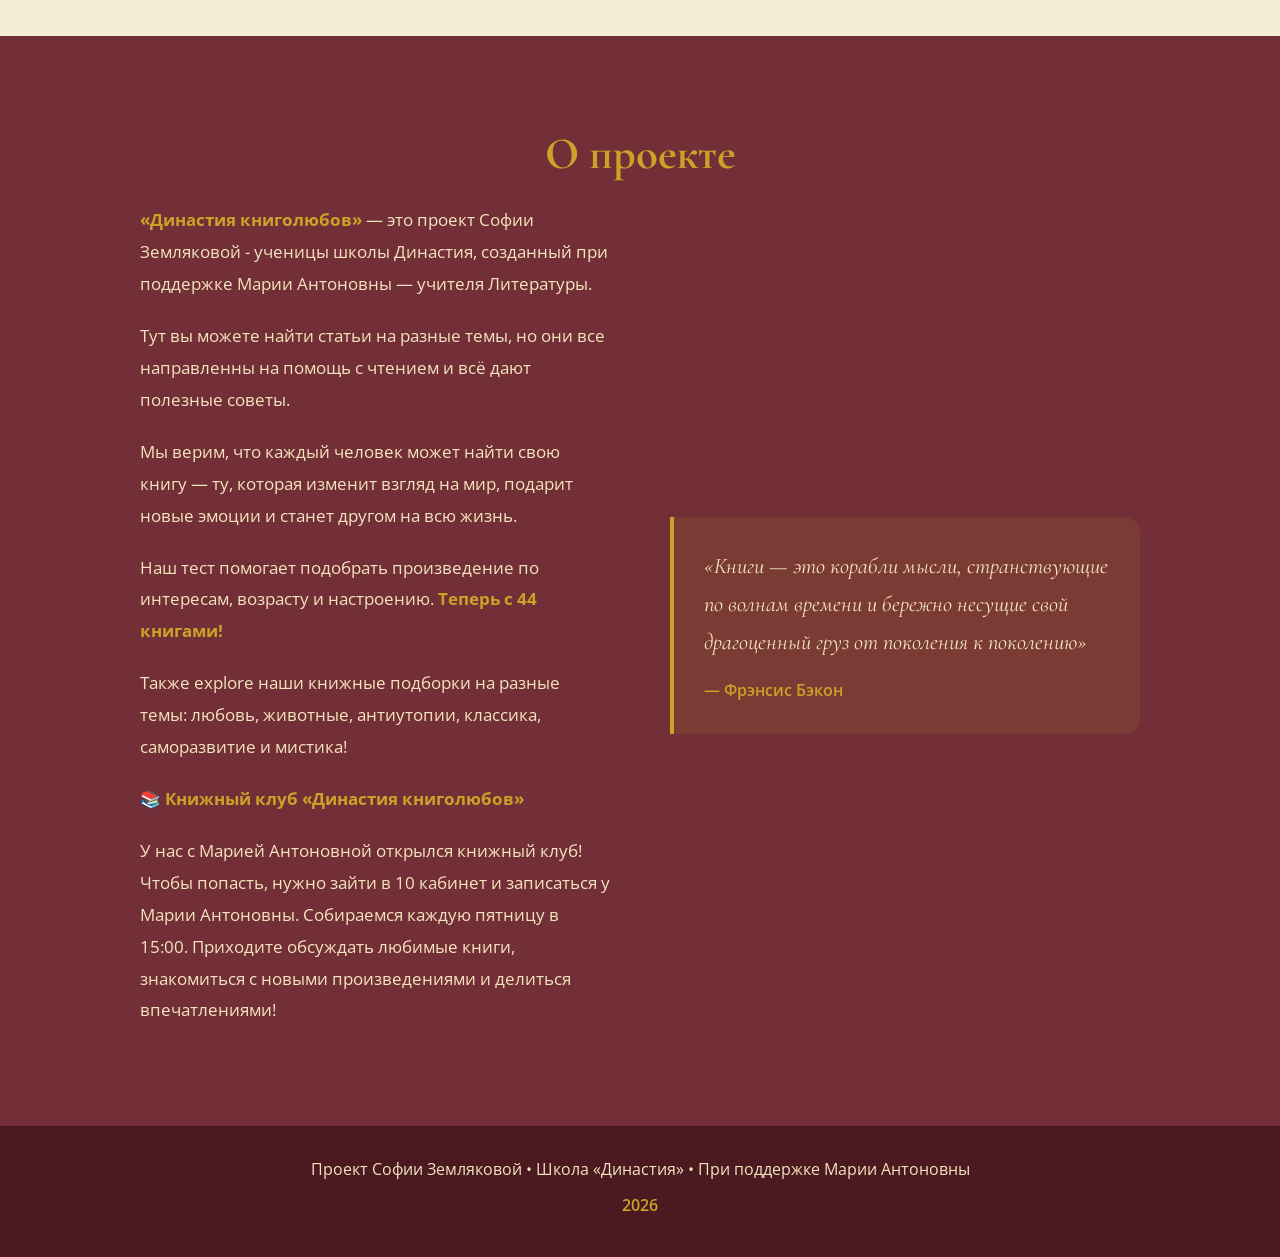
==== commit 9872c149: "Добавлена галерея фотографий книжного клуба с placeholder для реальных фото" ====
--- a/index.html
+++ b/index.html
@@ -84,6 +84,35 @@
         </div>
     </section>
 
+    <!-- Галерея фотографий книжного клуба -->
+    <section class="club-photos">
+        <div class="container">
+            <h2 class="section-title">📸 Наше первое заседание</h2>
+            <p class="section-subtitle">Воспоминания из нашего первого книжного клуба</p>
+            
+            <div class="photo-gallery">
+                <div class="photo-grid">
+                    <div class="photo-item">
+                        <img src="club-photos/meeting-1.jpg" alt="Первое заседание книжного клуба" class="photo">
+                        <div class="photo-caption">Наше начало</div>
+                    </div>
+                    <div class="photo-item">
+                        <img src="club-photos/discussion-1.jpg" alt="Обсуждение книг" class="photo">
+                        <div class="photo-caption">Обсуждение любимых произведений</div>
+                    </div>
+                    <div class="photo-item">
+                        <img src="club-books/group-1.jpg" alt="Групповое фото" class="photo">
+                        <div class="photo-caption">Вместе мы - сила!</div>
+                    </div>
+                </div>
+                
+                <div class="photo-note">
+                    <p>📚 <strong>Ждём ваших фотографий!</strong> Присылайте снимки с наших заседаний, и мы добавим их сюда.</p>
+                </div>
+            </div>
+        </div>
+    </section>
+
     <section id="test" class="test-section">
         <div class="container">
             <h2 class="section-title">Литературный компас</h2>
@@ -299,5 +328,56 @@
     <script src="articles.js"></script>
     <script src="books.js"></script>
     <script src="app.js"></script>
+    
+    <!-- JavaScript для мобильного меню и интерактивности -->
+    <script>
+        // Мобильное меню
+        document.querySelector('.menu-toggle').addEventListener('click', function() {
+            document.querySelector('.mobile-menu').classList.toggle('active');
+        });
+        
+        // Закрытие меню при клике на ссылку
+        document.querySelectorAll('.mobile-nav-link').forEach(link => {
+            link.addEventListener('click', function() {
+                document.querySelector('.mobile-menu').classList.remove('active');
+            });
+        });
+        
+        // Интерактивность для книг в книжном клубе
+        document.querySelectorAll('.club-book').forEach(book => {
+            book.addEventListener('mouseenter', function() {
+                this.style.transform = 'translateY(-15px) scale(1.15) rotate(' + 
+                    (this.classList.contains('club-book-1') ? '-8deg' : 
+                     this.classList.contains('club-book-2') ? '5deg' : 
+                     this.classList.contains('club-book-3') ? '-5deg' : '8deg') + ')';
+            });
+            
+            book.addEventListener('mouseleave', function() {
+                this.style.transform = '';
+            });
+            
+            // Добавляем звуковой эффект при клике
+            book.addEventListener('click', function() {
+                this.style.transform = 'translateY(-5px) scale(1.05)';
+                setTimeout(() => {
+                    this.style.transform = '';
+                }, 200);
+            });
+        });
+        
+        // Плавная прокрутка для якорных ссылок
+        document.querySelectorAll('a[href^="#"]').forEach(anchor => {
+            anchor.addEventListener('click', function (e) {
+                e.preventDefault();
+                const target = document.querySelector(this.getAttribute('href'));
+                if (target) {
+                    target.scrollIntoView({
+                        behavior: 'smooth',
+                        block: 'start'
+                    });
+                }
+            });
+        });
+    </script>
 </body>
 </html>
--- a/styles.css
+++ b/styles.css
@@ -1090,36 +1090,97 @@
     align-items: center;
     justify-content: center;
     box-shadow: 0 8px 25px var(--shadow-strong);
-    animation: float 3s ease-in-out infinite;
+    transition: transform 0.3s ease;
+}
+
+.club-book:hover {
+    transform: translateY(-10px) scale(1.1);
 }
 
 .club-book-1 {
-    animation-delay: 0s;
     transform: rotate(-5deg);
 }
 
 .club-book-2 {
-    animation-delay: 0.5s;
     transform: rotate(3deg);
 }
 
 .club-book-3 {
-    animation-delay: 1s;
     transform: rotate(-3deg);
 }
 
 .club-book-4 {
-    animation-delay: 1.5s;
     transform: rotate(5deg);
 }
 
-@keyframes float {
-    0%, 100% {
-        transform: translateY(0px) rotate(var(--rotation, 0deg));
-    }
-    50% {
-        transform: translateY(-20px) rotate(var(--rotation, 0deg));
-    }
+/* === ГАЛЕРЕЯ ФОТОГРАФИЙ КНИЖНОГО КЛУБА === */
+.club-photos {
+    padding: 80px 0;
+    background: var(--cream-dark);
+}
+
+.photo-gallery {
+    max-width: 1000px;
+    margin: 0 auto;
+}
+
+.photo-grid {
+    display: grid;
+    grid-template-columns: repeat(auto-fit, minmax(300px, 1fr));
+    gap: 30px;
+    margin-bottom: 40px;
+}
+
+.photo-item {
+    position: relative;
+    border-radius: 16px;
+    overflow: hidden;
+    box-shadow: 0 10px 30px var(--shadow);
+    transition: transform 0.3s ease, box-shadow 0.3s ease;
+    background: var(--white);
+}
+
+.photo-item:hover {
+    transform: translateY(-10px);
+    box-shadow: 0 20px 40px var(--shadow-strong);
+}
+
+.photo {
+    width: 100%;
+    height: 250px;
+    object-fit: cover;
+    display: block;
+}
+
+.photo-caption {
+    position: absolute;
+    bottom: 0;
+    left: 0;
+    right: 0;
+    background: linear-gradient(to top, rgba(114, 47, 55, 0.9), transparent);
+    color: var(--gold-pale);
+    padding: 20px 16px 16px;
+    font-size: 1rem;
+    font-weight: 600;
+    text-align: center;
+}
+
+.photo-note {
+    text-align: center;
+    background: rgba(201, 162, 39, 0.1);
+    border-radius: 12px;
+    padding: 24px;
+    border: 2px dashed var(--gold);
+}
+
+.photo-note p {
+    color: var(--bordeaux);
+    font-size: 1.1rem;
+    margin: 0;
+}
+
+.photo-note strong {
+    color: var(--gold);
 }
 
 /* Адаптивность для баннера книжного клуба */
@@ -1150,4 +1211,18 @@
     .club-book {
         font-size: 2.5rem;
     }
-}
+    
+    .photo-grid {
+        grid-template-columns: 1fr;
+        gap: 20px;
+    }
+    
+    .photo {
+        height: 200px;
+    }
+    
+    .photo-caption {
+        font-size: 0.9rem;
+        padding: 16px 12px 12px;
+    }
+}
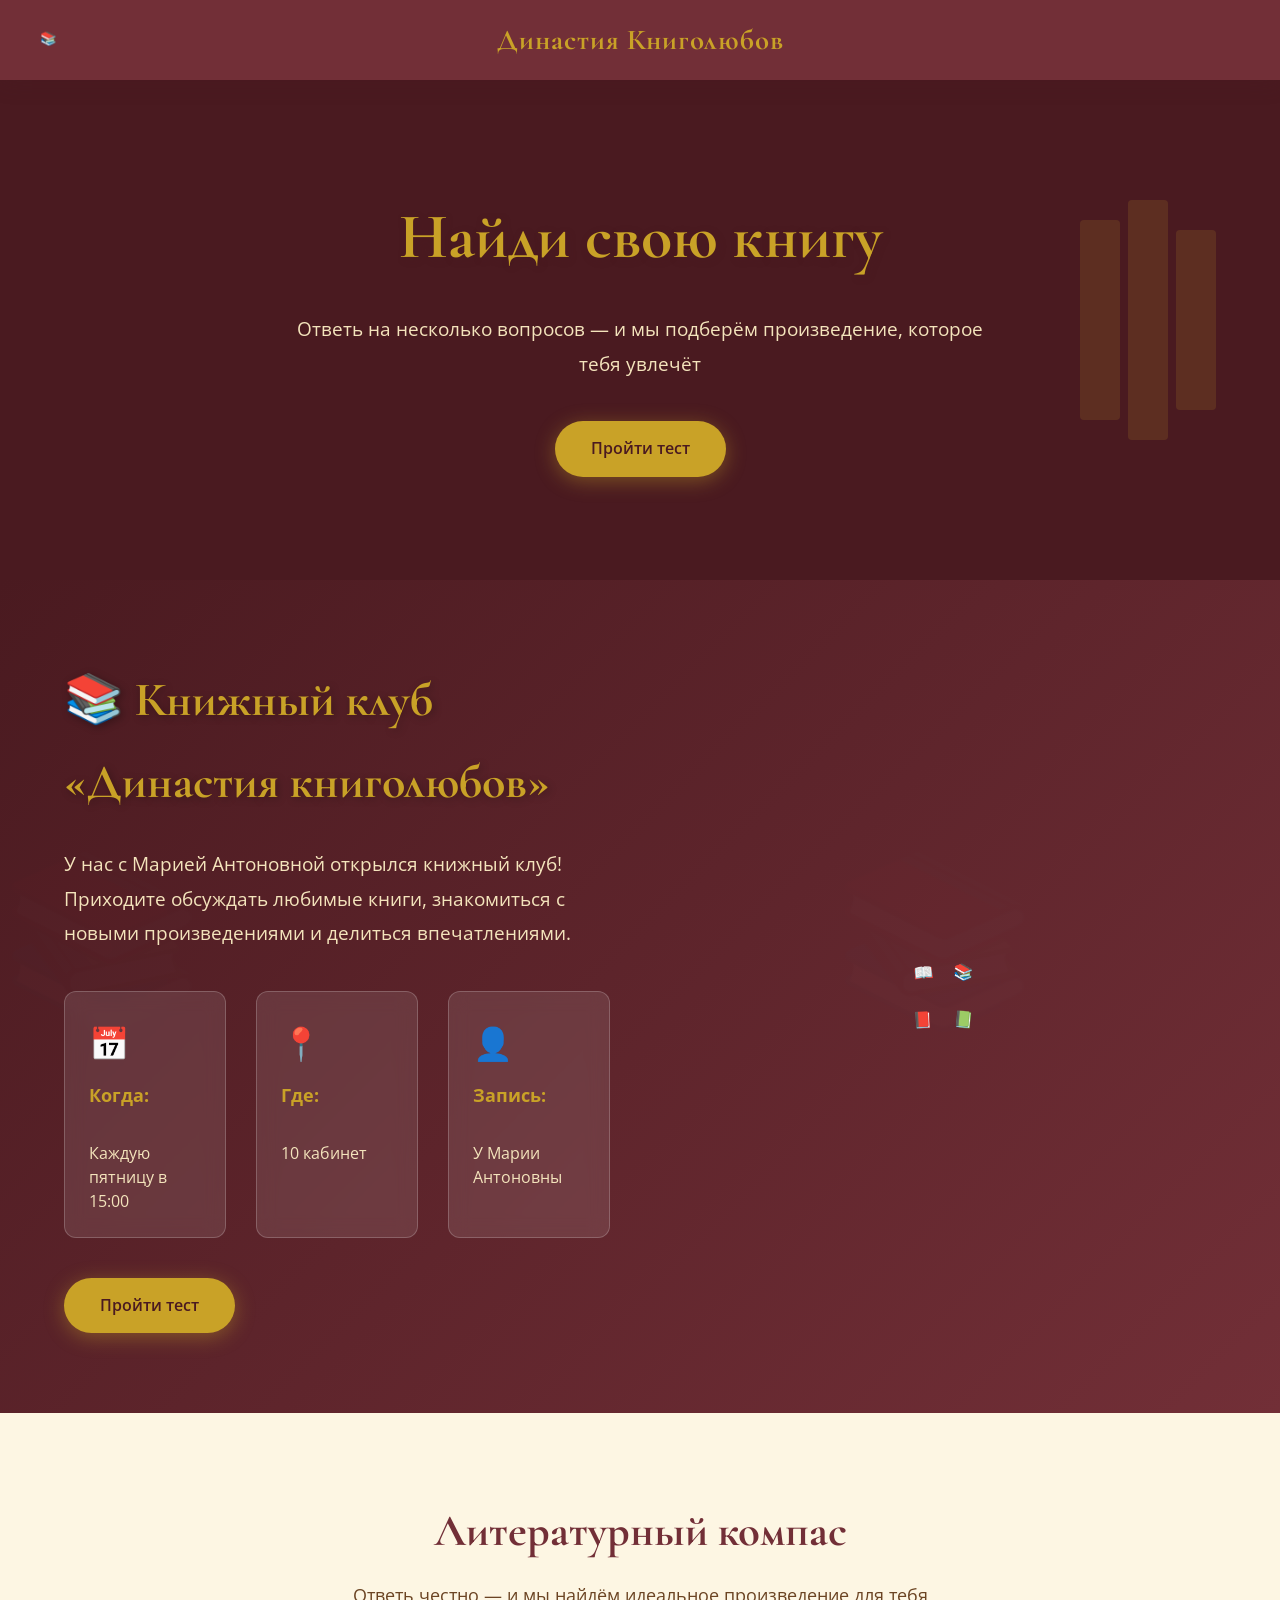
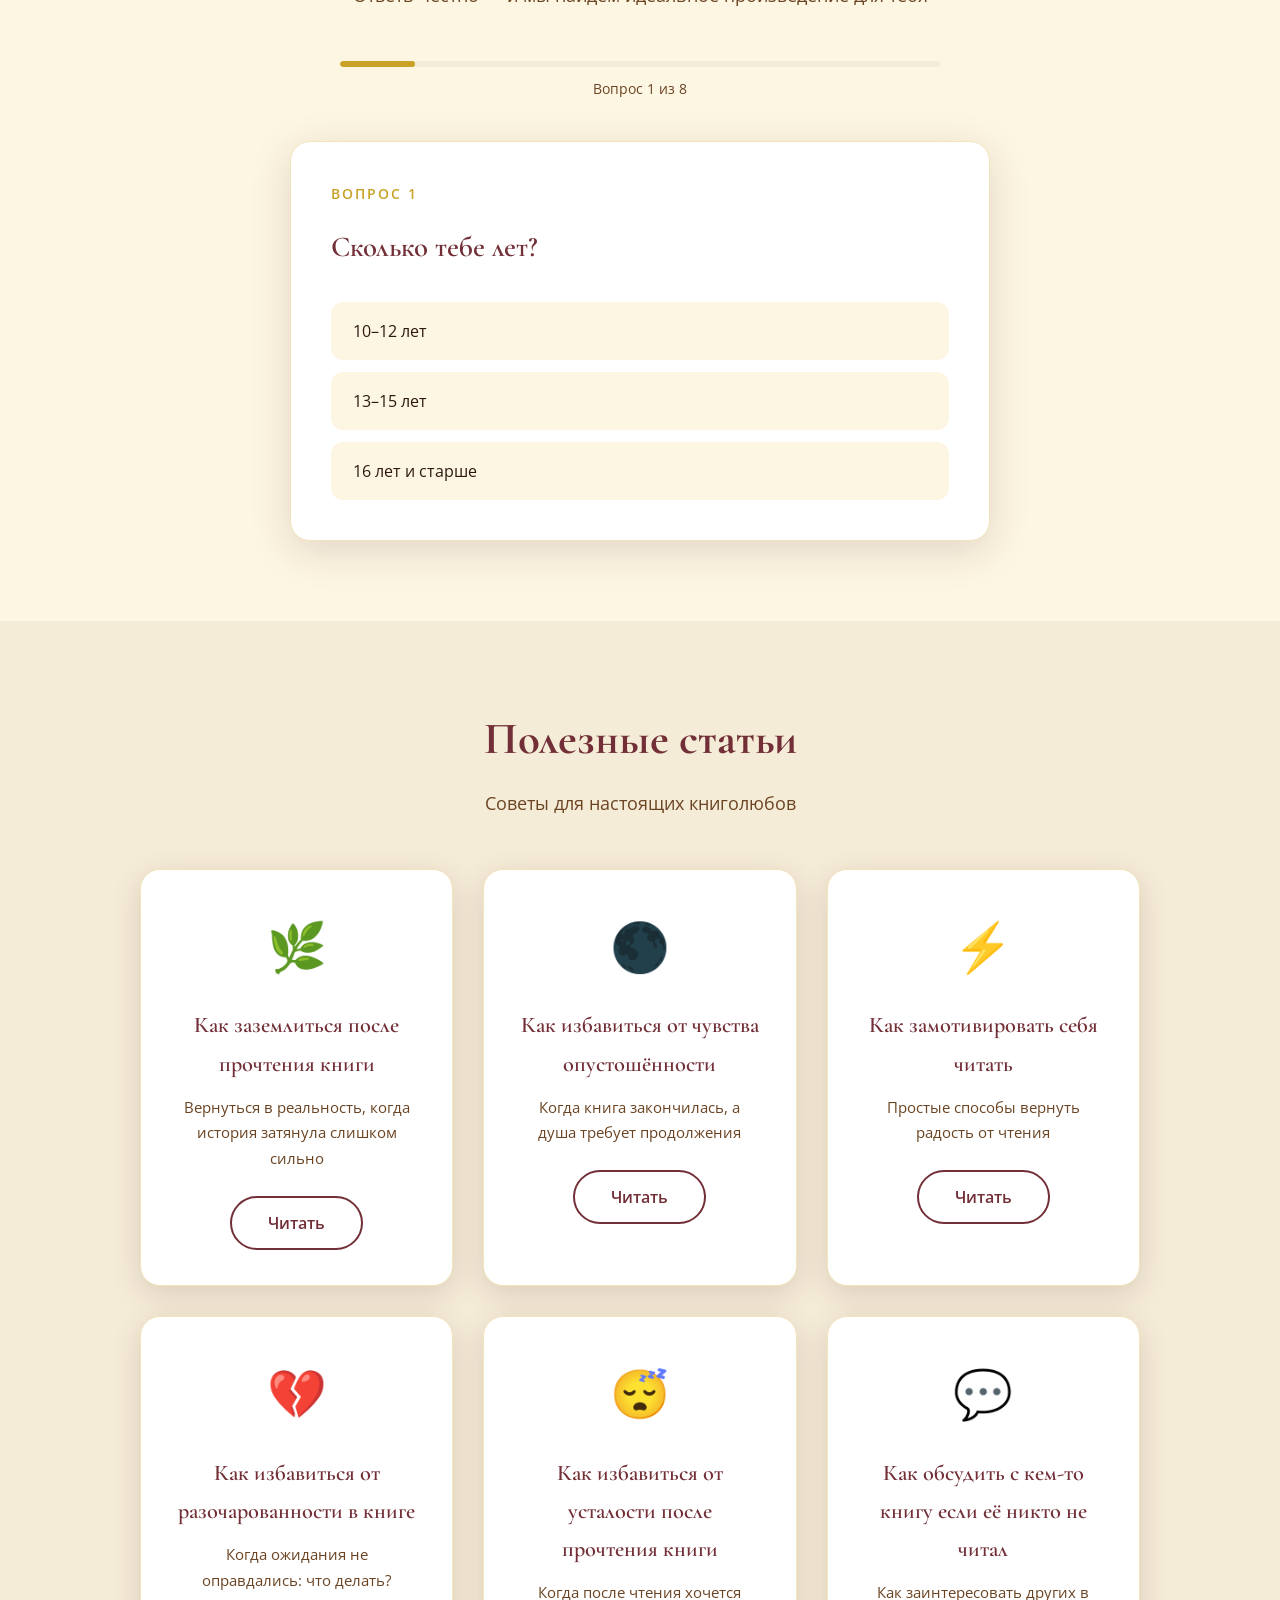
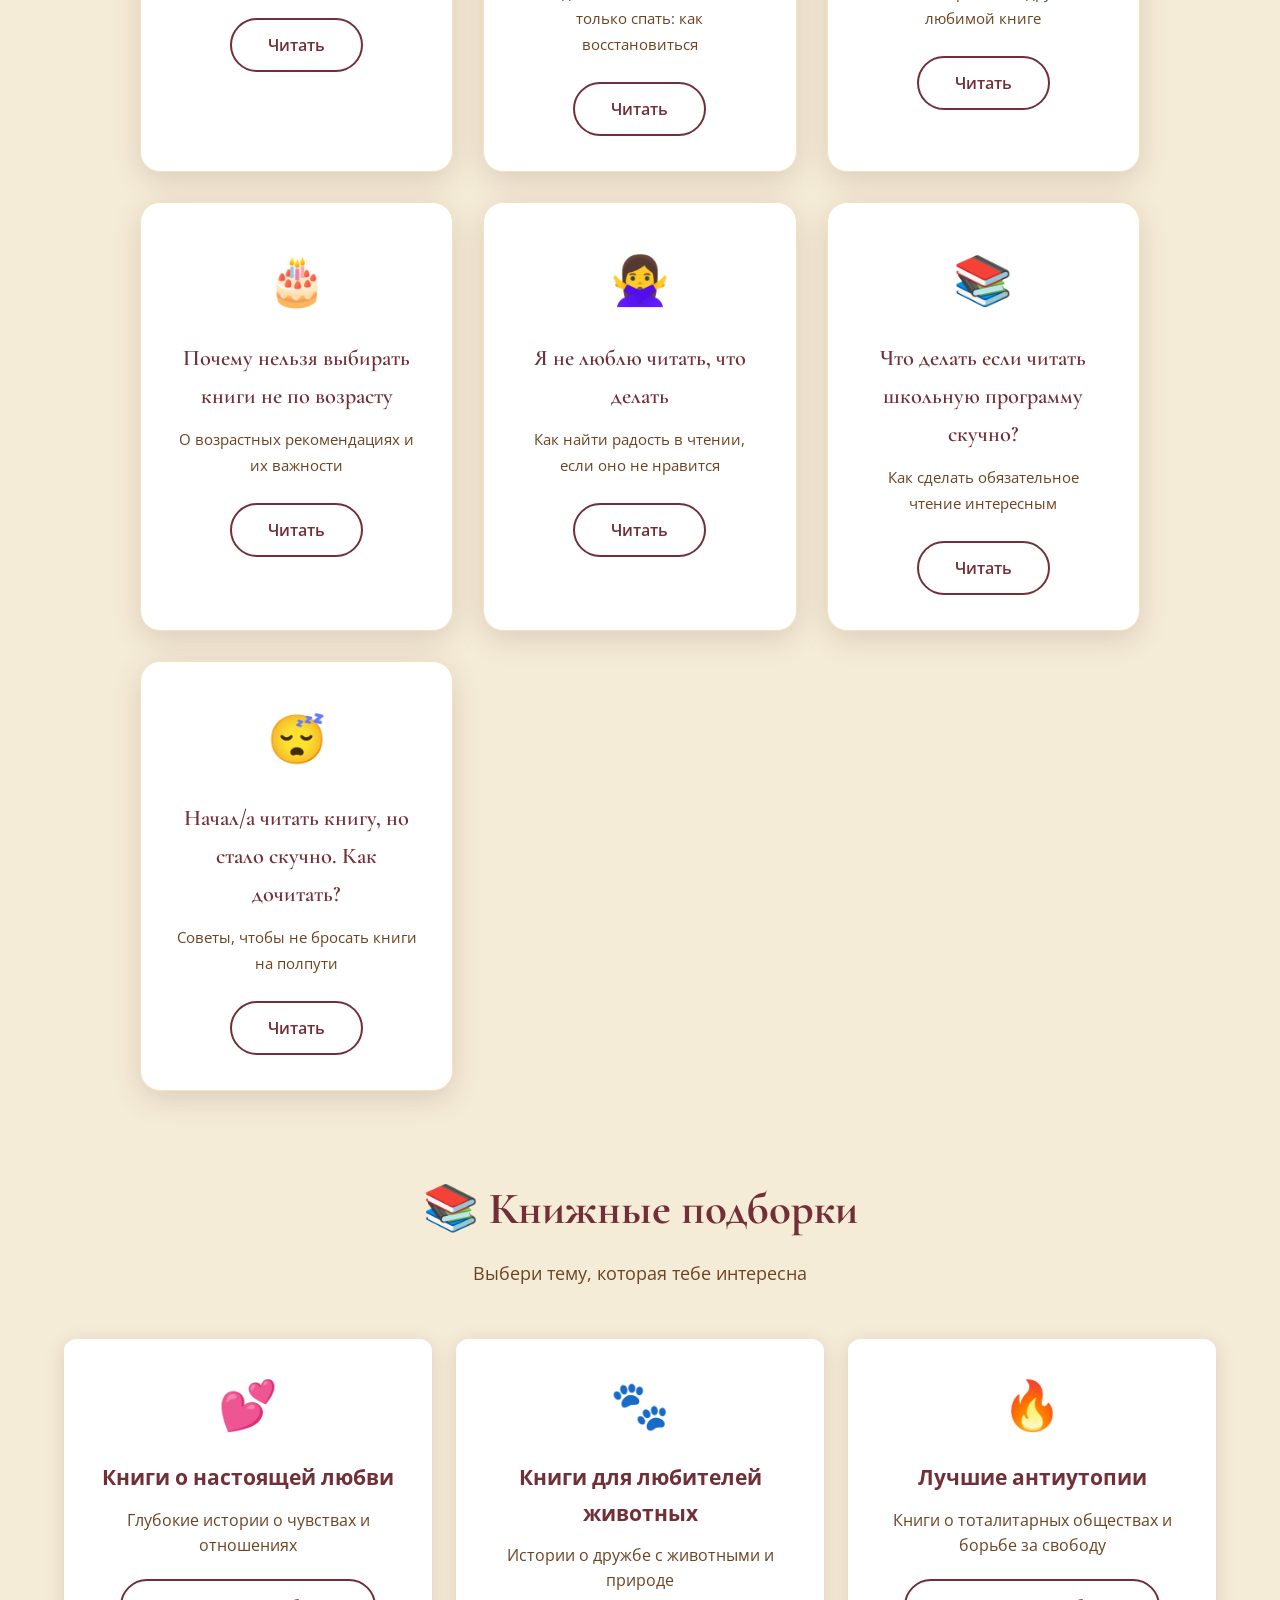
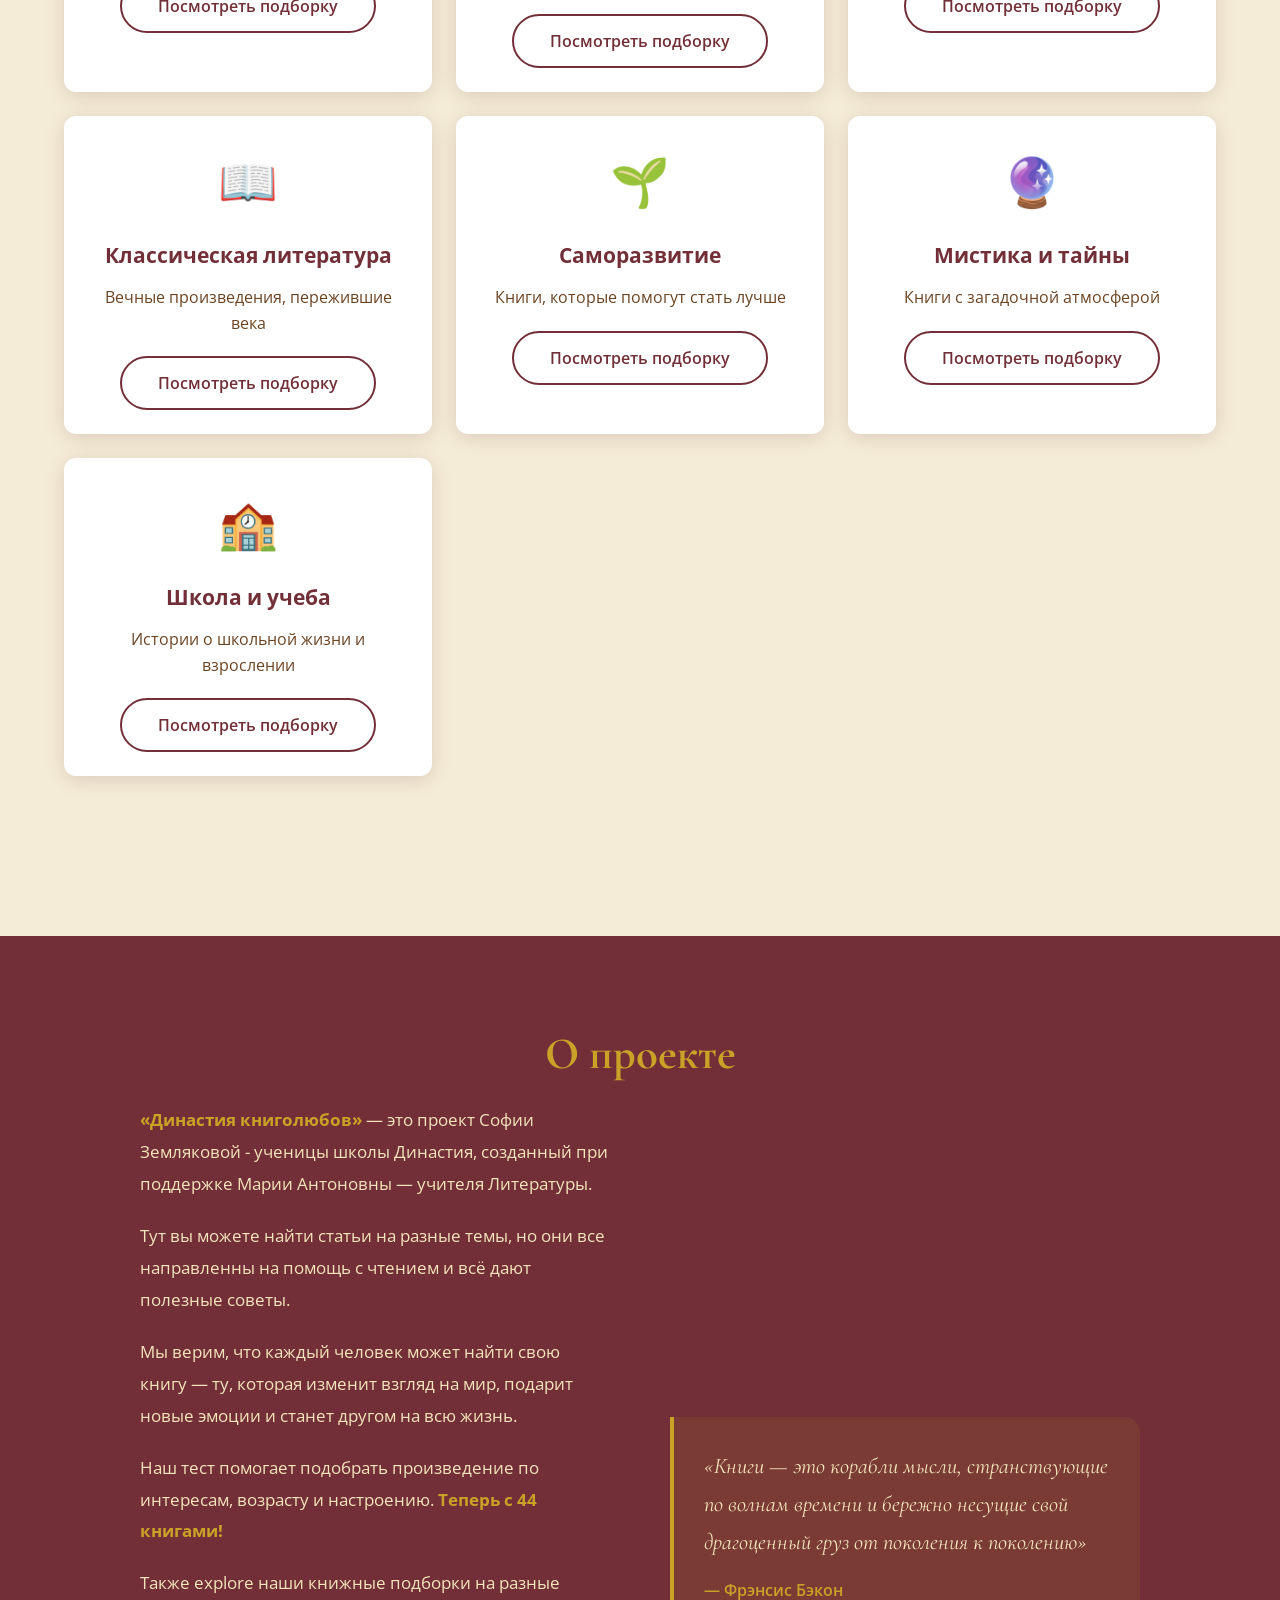
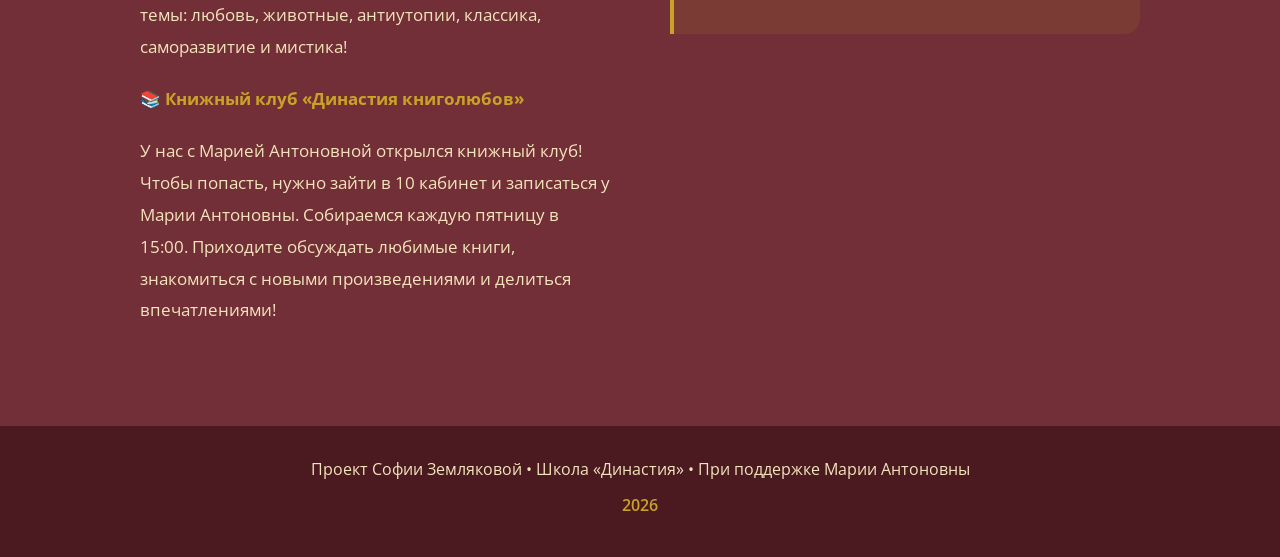
==== commit bc774e5a: "Удалена секция с фотографиями, тест теперь идет сразу после книжного клуба" ====
--- a/index.html
+++ b/index.html
@@ -70,7 +70,7 @@
                             </div>
                         </div>
                     </div>
-                    <a href="#about" class="btn btn-primary">Узнать больше</a>
+                    <a href="#test" class="btn btn-primary">Пройти тест</a>
                 </div>
                 <div class="club-illustration">
                     <div class="club-books">
@@ -79,35 +79,6 @@
                         <div class="book club-book-3">📕</div>
                         <div class="book club-book-4">📗</div>
                     </div>
-                </div>
-            </div>
-        </div>
-    </section>
-
-    <!-- Галерея фотографий книжного клуба -->
-    <section class="club-photos">
-        <div class="container">
-            <h2 class="section-title">📸 Наше первое заседание</h2>
-            <p class="section-subtitle">Воспоминания из нашего первого книжного клуба</p>
-            
-            <div class="photo-gallery">
-                <div class="photo-grid">
-                    <div class="photo-item">
-                        <img src="club-photos/meeting-1.jpg" alt="Первое заседание книжного клуба" class="photo">
-                        <div class="photo-caption">Наше начало</div>
-                    </div>
-                    <div class="photo-item">
-                        <img src="club-photos/discussion-1.jpg" alt="Обсуждение книг" class="photo">
-                        <div class="photo-caption">Обсуждение любимых произведений</div>
-                    </div>
-                    <div class="photo-item">
-                        <img src="club-books/group-1.jpg" alt="Групповое фото" class="photo">
-                        <div class="photo-caption">Вместе мы - сила!</div>
-                    </div>
-                </div>
-                
-                <div class="photo-note">
-                    <p>📚 <strong>Ждём ваших фотографий!</strong> Присылайте снимки с наших заседаний, и мы добавим их сюда.</p>
                 </div>
             </div>
         </div>
@@ -331,52 +302,78 @@
     
     <!-- JavaScript для мобильного меню и интерактивности -->
     <script>
-        // Мобильное меню
-        document.querySelector('.menu-toggle').addEventListener('click', function() {
-            document.querySelector('.mobile-menu').classList.toggle('active');
-        });
-        
-        // Закрытие меню при клике на ссылку
-        document.querySelectorAll('.mobile-nav-link').forEach(link => {
-            link.addEventListener('click', function() {
-                document.querySelector('.mobile-menu').classList.remove('active');
+        // Ожидаем загрузки DOM
+        document.addEventListener('DOMContentLoaded', function() {
+            console.log('DOM загружен');
+            
+            // Мобильное меню
+            const menuToggle = document.querySelector('.menu-toggle');
+            const mobileMenu = document.querySelector('.mobile-menu');
+            
+            if (menuToggle && mobileMenu) {
+                menuToggle.addEventListener('click', function() {
+                    mobileMenu.classList.toggle('active');
+                    console.log('Меню переключено');
+                });
+            } else {
+                console.log('Элементы меню не найдены');
+            }
+            
+            // Закрытие меню при клике на ссылку
+            const navLinks = document.querySelectorAll('.mobile-nav-link');
+            navLinks.forEach(link => {
+                link.addEventListener('click', function() {
+                    if (mobileMenu) {
+                        mobileMenu.classList.remove('active');
+                        console.log('Меню закрыто');
+                    }
+                });
+            });
+            
+            // Интерактивность для книг в книжном клубе
+            const clubBooks = document.querySelectorAll('.club-book');
+            clubBooks.forEach(book => {
+                book.addEventListener('mouseenter', function() {
+                    this.style.transform = 'translateY(-15px) scale(1.15) rotate(' + 
+                        (this.classList.contains('club-book-1') ? '-8deg' : 
+                         this.classList.contains('club-book-2') ? '5deg' : 
+                         this.classList.contains('club-book-3') ? '-5deg' : '8deg') + ')';
+                });
+                
+                book.addEventListener('mouseleave', function() {
+                    this.style.transform = '';
+                });
+                
+                // Добавляем эффект при клике
+                book.addEventListener('click', function() {
+                    this.style.transform = 'translateY(-5px) scale(1.05)';
+                    setTimeout(() => {
+                        this.style.transform = '';
+                    }, 200);
+                });
+            });
+            
+            // Плавная прокрутка для якорных ссылок
+            const anchors = document.querySelectorAll('a[href^="#"]');
+            anchors.forEach(anchor => {
+                anchor.addEventListener('click', function (e) {
+                    e.preventDefault();
+                    const href = this.getAttribute('href');
+                    const target = document.querySelector(href);
+                    if (target) {
+                        target.scrollIntoView({
+                            behavior: 'smooth',
+                            block: 'start'
+                        });
+                        console.log('Плавная прокрутка к', href);
+                    }
+                });
             });
         });
         
-        // Интерактивность для книг в книжном клубе
-        document.querySelectorAll('.club-book').forEach(book => {
-            book.addEventListener('mouseenter', function() {
-                this.style.transform = 'translateY(-15px) scale(1.15) rotate(' + 
-                    (this.classList.contains('club-book-1') ? '-8deg' : 
-                     this.classList.contains('club-book-2') ? '5deg' : 
-                     this.classList.contains('club-book-3') ? '-5deg' : '8deg') + ')';
-            });
-            
-            book.addEventListener('mouseleave', function() {
-                this.style.transform = '';
-            });
-            
-            // Добавляем звуковой эффект при клике
-            book.addEventListener('click', function() {
-                this.style.transform = 'translateY(-5px) scale(1.05)';
-                setTimeout(() => {
-                    this.style.transform = '';
-                }, 200);
-            });
-        });
-        
-        // Плавная прокрутка для якорных ссылок
-        document.querySelectorAll('a[href^="#"]').forEach(anchor => {
-            anchor.addEventListener('click', function (e) {
-                e.preventDefault();
-                const target = document.querySelector(this.getAttribute('href'));
-                if (target) {
-                    target.scrollIntoView({
-                        behavior: 'smooth',
-                        block: 'start'
-                    });
-                }
-            });
+        // Резервная обработка для загрузки после DOM
+        window.addEventListener('load', function() {
+            console.log('Страница полностью загружена');
         });
     </script>
 </body>
--- a/styles.css
+++ b/styles.css
@@ -1113,76 +1113,6 @@
     transform: rotate(5deg);
 }
 
-/* === ГАЛЕРЕЯ ФОТОГРАФИЙ КНИЖНОГО КЛУБА === */
-.club-photos {
-    padding: 80px 0;
-    background: var(--cream-dark);
-}
-
-.photo-gallery {
-    max-width: 1000px;
-    margin: 0 auto;
-}
-
-.photo-grid {
-    display: grid;
-    grid-template-columns: repeat(auto-fit, minmax(300px, 1fr));
-    gap: 30px;
-    margin-bottom: 40px;
-}
-
-.photo-item {
-    position: relative;
-    border-radius: 16px;
-    overflow: hidden;
-    box-shadow: 0 10px 30px var(--shadow);
-    transition: transform 0.3s ease, box-shadow 0.3s ease;
-    background: var(--white);
-}
-
-.photo-item:hover {
-    transform: translateY(-10px);
-    box-shadow: 0 20px 40px var(--shadow-strong);
-}
-
-.photo {
-    width: 100%;
-    height: 250px;
-    object-fit: cover;
-    display: block;
-}
-
-.photo-caption {
-    position: absolute;
-    bottom: 0;
-    left: 0;
-    right: 0;
-    background: linear-gradient(to top, rgba(114, 47, 55, 0.9), transparent);
-    color: var(--gold-pale);
-    padding: 20px 16px 16px;
-    font-size: 1rem;
-    font-weight: 600;
-    text-align: center;
-}
-
-.photo-note {
-    text-align: center;
-    background: rgba(201, 162, 39, 0.1);
-    border-radius: 12px;
-    padding: 24px;
-    border: 2px dashed var(--gold);
-}
-
-.photo-note p {
-    color: var(--bordeaux);
-    font-size: 1.1rem;
-    margin: 0;
-}
-
-.photo-note strong {
-    color: var(--gold);
-}
-
 /* Адаптивность для баннера книжного клуба */
 @media (max-width: 768px) {
     .club-content {
@@ -1211,18 +1141,4 @@
     .club-book {
         font-size: 2.5rem;
     }
-    
-    .photo-grid {
-        grid-template-columns: 1fr;
-        gap: 20px;
-    }
-    
-    .photo {
-        height: 200px;
-    }
-    
-    .photo-caption {
-        font-size: 0.9rem;
-        padding: 16px 12px 12px;
-    }
-}
+}
